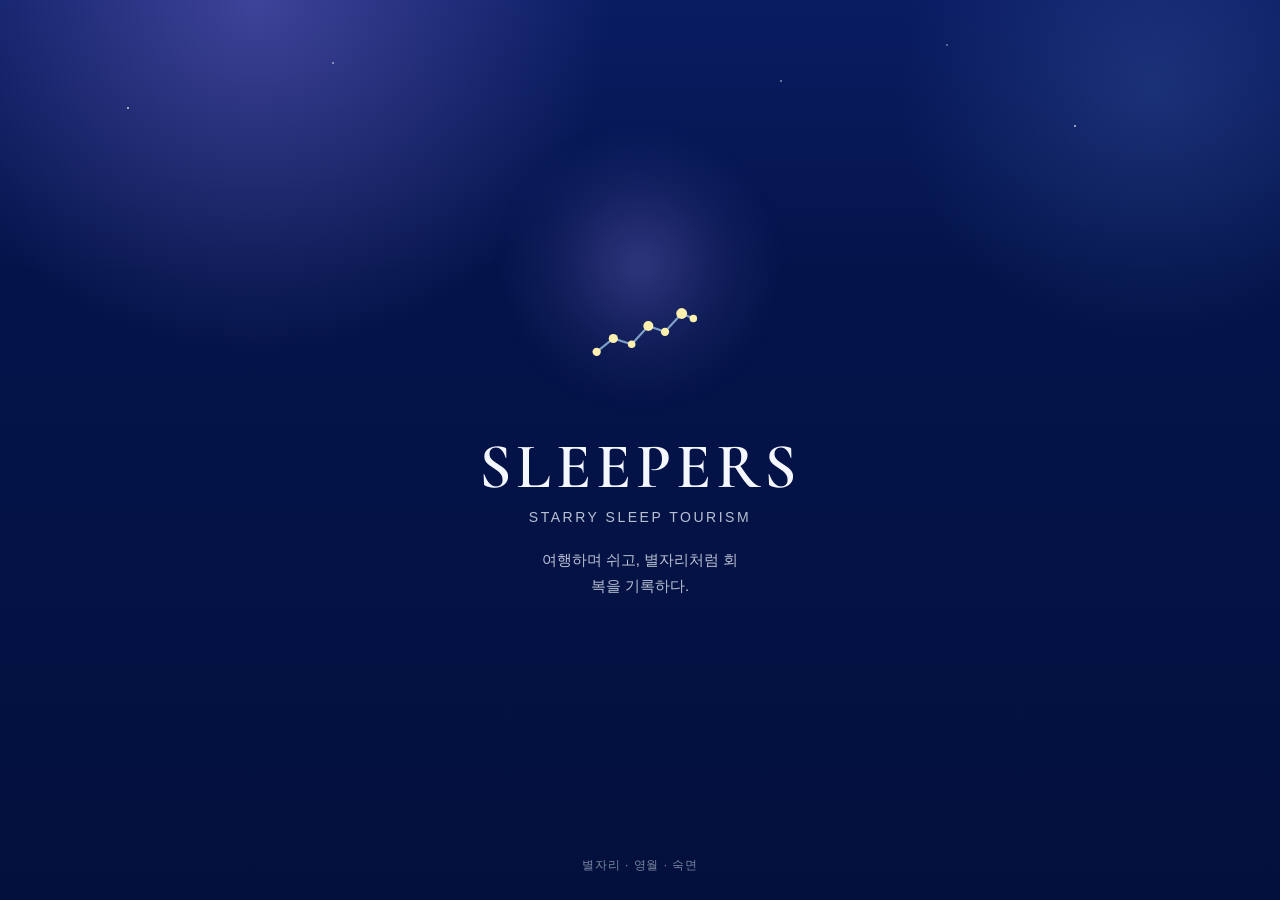
==== index.html @ b72959c4 "Add files via upload" ====
<!DOCTYPE html>
<html lang="ko">
<head>
  <meta charset="UTF-8" />
  <meta name="viewport" content="width=device-width, initial-scale=1, viewport-fit=cover" />
  <title>SLEEPERS - Mobile Prototype</title>
  <link rel="preconnect" href="https://fonts.googleapis.com">
  <link rel="preconnect" href="https://fonts.gstatic.com" crossorigin>
  <link href="https://fonts.googleapis.com/css2?family=Cormorant+Garamond:wght@500;600;700&family=Pretendard:wght@400;500;600;700;800&display=swap" rel="stylesheet">
  <link rel="stylesheet" href="style.css">
</head>
<body>
  <div class="app-shell">
    <section class="screen active" id="splash-screen">
      <div class="center-screen">
        <div class="soft-orb"></div>
        <div class="logo-lockup">
          <div class="constellation-wrap" aria-hidden="true">
            <svg viewBox="0 0 180 180" width="150" height="150" fill="none">
              <path d="M38 109 L58 93 L80 100 L100 78 L120 85 L140 63 L154 69" stroke="rgba(182,230,255,0.66)" stroke-width="2.6" stroke-linecap="round"/>
              <circle cx="38" cy="109" r="5" fill="#fff1ad"/>
              <circle cx="58" cy="93" r="5.5" fill="#fff1ad"/>
              <circle cx="80" cy="100" r="4.5" fill="#fff1ad"/>
              <circle cx="100" cy="78" r="6" fill="#fff1ad"/>
              <circle cx="120" cy="85" r="5" fill="#fff1ad"/>
              <circle cx="140" cy="63" r="6.5" fill="#fff1ad"/>
              <circle cx="154" cy="69" r="4.5" fill="#fff1ad"/>
            </svg>
          </div>
          <h1 class="brand-name">SLEEPERS</h1>
          <div class="brand-sub">Starry Sleep Tourism</div>
          <div class="brand-copy">여행하며 쉬고, 별자리처럼 회복을 기록하다.</div>
        </div>
        <div class="splash-footer">별자리 · 영월 · 숙면</div>
      </div>
    </section>

    <section class="screen" id="onboarding-screen">
      <div class="screen-inner">
        <div class="top-row">
          <button class="ghost-btn" id="skip-onboarding">건너뛰기</button>
          <div class="progress-dots" aria-label="온보딩 진행도">
            <span class="active" data-dot="0"></span>
            <span data-dot="1"></span>
            <span data-dot="2"></span>
          </div>
        </div>

        <div class="hero-card">
          <div class="hero-slide art-1 slide-art" data-slide="0">
            <div class="mountain1"></div><div class="mountain2"></div><div class="mountain3"></div><div class="branch"></div><div class="bird"></div>
            <div class="hero-copy">
              <h2>숙면을 위한 여행이 시작됩니다</h2>
              <p>영월의 수면 친화 관광지를 따라 이동하며 몸과 마음의 속도를 천천히 낮춰보세요.</p>
            </div>
          </div>
          <div class="hero-slide art-2 slide-art" data-slide="1" style="display:none;">
            <div class="map-silhouette"></div><div class="line l1"></div><div class="line l2"></div><div class="line l3"></div><div class="line l4"></div><div class="star s1"></div><div class="star s2"></div><div class="star s3"></div><div class="star s4"></div><div class="star s5"></div>
            <div class="hero-copy">
              <h2>방문한 장소가 나만의 별자리가 됩니다</h2>
              <p>수면에 도움이 되는 관광 자원을 방문하면 지도 위에 별이 기록되고, 당신만의 회복 궤적이 완성됩니다.</p>
            </div>
          </div>
          <div class="hero-slide art-3 slide-art" data-slide="2" style="display:none;">
            <div class="hill2"></div><div class="hill1"></div><div class="path"></div><div class="moon"></div>
            <div class="hero-copy">
              <h2>오늘의 회복 동선을 추천해드려요</h2>
              <p>사전 진단을 통해 현재 상태를 확인하고, 낮-저녁-밤에 맞는 영월 숙면 관광 코스를 받아보세요.</p>
            </div>
          </div>
        </div>

        <button class="cta-btn" id="next-onboarding">다음</button>
        <button class="sub-btn" id="to-login">로그인 화면 보기</button>
        <div class="info-note">대표 키워드 · 별자리 · 영월 · 숙면</div>
      </div>
    </section>

    <section class="screen" id="login-screen">
      <div class="screen-inner">
        <div class="top-row">
          <button class="chip-btn" id="back-to-onboarding">이전</button>
          <button class="ghost-btn" id="skip-to-home-top">비로그인으로 입장</button>
        </div>

        <div class="card login-panel">
          <div class="login-logo">
            <div class="mini-mark" aria-hidden="true">
              <svg viewBox="0 0 80 80" width="42" height="42" fill="none">
                <path d="M14 49 L25 41 L37 45 L48 33 L60 37 L69 26 L74 29" stroke="rgba(182,230,255,0.78)" stroke-width="2.4" stroke-linecap="round"/>
                <circle cx="14" cy="49" r="3.5" fill="#fff1ad"/><circle cx="25" cy="41" r="4" fill="#fff1ad"/><circle cx="37" cy="45" r="3.4" fill="#fff1ad"/><circle cx="48" cy="33" r="4.2" fill="#fff1ad"/><circle cx="60" cy="37" r="3.8" fill="#fff1ad"/><circle cx="69" cy="26" r="4.4" fill="#fff1ad"/><circle cx="74" cy="29" r="3.2" fill="#fff1ad"/>
              </svg>
            </div>
            <div>
              <h2 class="mini-brand">SLEEPERS</h2>
              <p class="mini-copy">영월의 고요한 밤을 따라, 수면을 위한 여행을 시작해보세요.</p>
            </div>
          </div>

          <h3 class="login-title">당신의 회복 별자리를 시작할 준비가 되었어요</h3>
          <p class="login-desc">원하는 로그인 방식으로 시작하거나, 지금은 비로그인으로 먼저 둘러볼 수도 있어요.</p>

          <div class="social-stack">
            <button class="social-btn kakao social-trigger" data-provider="카카오">카카오로 시작하기</button>
            <button class="social-btn naver social-trigger" data-provider="네이버">네이버로 시작하기</button>
            <button class="social-btn apple social-trigger" data-provider="Apple ID">Apple ID로 시작하기</button>
          </div>

          <div class="divider">또는</div>
          <button class="guest-btn" id="skip-to-home">로그인 생략하고 다음 페이지로</button>
          <div class="info-note" style="position:relative;z-index:1;">비로그인으로 둘러본 뒤, 나중에 별자리 기록을 저장할 수 있습니다.</div>
        </div>

        <div class="login-footnote">현재는 화면 프로토타입 단계로, 소셜 로그인은 실제 인증 대신 안내 모달로 연결됩니다.</div>
      </div>
    </section>

    <section class="screen" id="home-screen">
      <div class="screen-inner">
        <div class="topbar">
          <div class="brand">
            <div class="brand-mark">
              <svg viewBox="0 0 24 24" fill="none" stroke="currentColor" stroke-width="1.8" aria-hidden="true">
                <path d="M4 16L12 5l8 11"/><path d="M8 16h8"/><path d="M10 19h4"/>
              </svg>
            </div>
            <div class="brand-copy-home">
              <small>Starry Sleep Tourism</small>
              <strong>SLEEPERS</strong>
            </div>
          </div>
          <div class="top-actions">
            <button class="icon-btn" id="open-record-modal" aria-label="회복 기록 안내">✦</button>
            <button class="icon-btn" id="open-profile-modal" aria-label="프로필 안내">☻</button>
          </div>
        </div>

        <section class="page-section active" data-page="home">
          <div class="page-hero">
            <div class="eyebrow">영월 숙면 관광 · 별자리 지도</div>
            <h1>오늘의 회복 여정을 따라 나만의 별자리를 완성해보세요</h1>
            <p>수면에 도움이 되는 영월의 관광 자원을 따라 이동하고, 방문한 장소를 별처럼 모아 개인별 회복 별자리를 만드는 홈 화면 프로토타입입니다.</p>
          </div>

          <div class="section card map-card">
            <div class="map-top">
              <div>
                <h2>오늘의 별자리 지도</h2>
                <p>숙소에 도착하기 전, 몸과 마음의 각성을 천천히 낮춰주는 영월의 회복 자원을 별로 표시했습니다.</p>
              </div>
              <div class="progress-chip"><small>완성도</small><strong>4 / 7</strong></div>
            </div>

            <div class="map-visual">
            <div class="map-scroll-area" id="map-scroll-area">
              <div id="map-wrapper" style="position: relative; display: inline-flex; height: 100%; transform-origin: top left; transition: transform 0.2s ease-out;">
                
                <img src="map.jpg" class="real-map-img" id="real-map-img" alt="영월 지도">
                
                <div id="star-layer" style="position: absolute; top:0; left:0; width:100%; height:100%;">
                  
                  <svg id="constellation-svg" style="position: absolute; top:0; left:0; width:100%; height:100%; z-index:1; pointer-events:none;"></svg>

                  <button class="node-button state-default theme-calm" style="left: 40.5%; top: 66%;" data-node="cheongnyeongpo" data-theme="calm">
                    <span class="glow"></span><span class="dot"></span><span class="label">청령포</span>
                  </button>
                  <button class="node-button state-default theme-calm" style="left: 42.1%; top: 53.2%;" data-node="jangneung" data-theme="calm">
                    <span class="glow"></span><span class="dot"></span><span class="label">장릉</span>
                  </button>
                  <button class="node-button state-default theme-calm" style="left: 64.5%; top: 87.3%;" data-node="saggat" data-theme="calm">
                    <span class="glow"></span><span class="dot"></span><span class="label">김삿갓문학관</span>
                  </button>

                  <button class="node-button state-default theme-active" style="left: 54.5%; top: 42%;" data-node="eorayeon" data-theme="active">
                    <span class="glow"></span><span class="dot"></span><span class="label">동강 어라연</span>
                  </button>
                  <button class="node-button state-default theme-active" style="left: 28.3%; top: 49.6%;" data-node="hanbando" data-theme="active">
                    <span class="glow"></span><span class="dot"></span><span class="label">한반도지형</span>
                  </button>
                  <button class="node-button state-default theme-active" style="left: 16.6%; top: 27.7%;" data-node="yoseonjeong" data-theme="active">
                    <span class="glow"></span><span class="dot"></span><span class="label">요선정</span>
                  </button>

                  <button class="node-button state-default theme-forest" style="left: 64.5%; top: 58.8%;" data-node="manggyeong" data-theme="forest">
                    <span class="glow"></span><span class="dot"></span><span class="label">망경대산 휴양림</span>
                  </button>
                  <button class="node-button state-default theme-forest" style="left: 92.4%; top: 76.2%;" data-node="moss" data-theme="forest">
                    <span class="glow"></span><span class="dot"></span><span class="label">상동 이끼계곡</span>
                  </button>
                  <button class="node-button state-default theme-forest" style="left: 71.9%; top: 83.5%;" data-node="naeri" data-theme="forest">
                    <span class="glow"></span><span class="dot"></span><span class="label">내리계곡</span>
                  </button>

                  <button class="node-button state-default theme-night" style="left: 47.7%; top: 54.7%;" data-node="byeolmaro" data-theme="night">
                    <span class="glow"></span><span class="dot"></span><span class="label">별마로천문대</span>
                  </button>
                  <button class="node-button state-default theme-night" style="left: 39.4%; top: 52.4%;" data-node="seondol" data-theme="night">
                    <span class="glow"></span><span class="dot"></span><span class="label">선돌 (일몰)</span>
                  </button>
                  <button class="node-button state-default theme-night" style="left: 49.6%; top: 59%;" data-node="yeongwolbridge" data-theme="night">
                    <span class="glow"></span><span class="dot"></span><span class="label">영월대교 야경</span>
                  </button>

                  <button class="node-button state-default theme-stay" style="left: 27%; top: 47.9%;" id="dynamic-stay-node" data-node="room_pending" data-theme="stay">
                    <span class="glow"></span><span class="dot"></span><span class="label">전용 치유 숙소</span>
                  </button>
                  
                </div> </div> </div> <div class="map-controls">
              <span id="zoom-level-text" style="color:var(--mint); font-size:11px; text-align:center; font-weight:800; background:rgba(0,0,0,0.6); padding:4px 0; border-radius:12px; margin-bottom:4px; border:1px solid rgba(255,255,255,0.1);">1.0x</span>
              <button id="map-zoom-in" aria-label="지도 확대">＋</button>
              <button id="map-zoom-out" aria-label="지도 축소">－</button>
            </div>
            <div class="map-indicator-container">
              <div class="map-indicator-bar" id="map-indicator-bar"></div>
            </div>
            </div> <div class="legend">
              <span class="pill"><i style="background:#fff3b0"></i> 이미 방문한 회복 자원</span>
              <span class="pill"><i style="background:var(--mint)"></i> 오늘 방문 추천 자원</span>
              <span class="pill">✦ 점을 눌러 장소 상세 보기</span>
            </div>

          <section class="section">
            <div class="section-header">
              <div>
                <h3>오늘의 수면 친화 관광지</h3>
                <p>수면에 도움이 되는 시간대와 감각 자극 수준에 맞춰, 영월의 회복 장소를 추천합니다.</p>
              </div>
              <div class="linkish">전체 보기</div>
            </div>

            <div class="recommend-grid">
              <article class="recommend-card forest">
                <div class="content">
                  <span class="tag best">추천</span>
                  <h4>느린 숲길 산책 코스</h4>
                  <p>낮의 햇빛과 조용한 걸음을 통해 생체리듬을 정돈하고, 과한 각성을 낮추는 자연 체류형 코스입니다.</p>
                </div>
                <div class="footer">
                  <div class="meta">
                    <span>저자극</span>
                    <span>30분</span>
                    <span>환경 민감형</span>
                  </div>
                  <div class="round-play">→</div>
                </div>
              </article>

              <article class="recommend-card stars">
                <div class="content">
                  <span class="tag night">Night</span>
                  <h4>별 보기 전환 루트</h4>
                  <p>해질 무렵부터 별마로천문대 방향으로 이어지는 조용한 동선으로, 밤의 감각 전환을 돕는 코스입니다.</p>
                </div>
                <div class="footer">
                  <div class="meta">
                    <span>야간 추천</span>
                    <span>40분</span>
                    <span>별자리 완성</span>
                  </div>
                  <div class="round-play">→</div>
                </div>
              </article>

              <article class="recommend-card river">
                <div class="content">
                  <span class="tag new">새 루트</span>
                  <h4>강변 감각 리셋 포인트</h4>
                  <p>시야가 트인 강변에서 머무르며 호흡을 정리하고, 숙소 도착 전 몸의 긴장을 풀어주는 정적 체류형 장소입니다.</p>
                </div>
                <div class="footer">
                  <div class="meta">
                    <span>정서 회복형</span>
                    <span>20분</span>
                    <span>숙소 전 추천</span>
                  </div>
                  <div class="round-play">→</div>
                </div>
              </article>
            </div>
          </section>
        </section>

        <section class="page-section" data-page="diagnosis">
          <div class="page-hero" style="text-align:center; align-items:center; display:flex; flex-direction:column;">
            <div class="eyebrow" style="margin:0 auto 14px;">진단 · 사전 설문</div>
            <h1 style="max-width:100%; text-align:center;">오늘의 회복 여행을 설계하기 위한 3가지 진단</h1>
            <p style="text-align:center; margin:12px auto 0;">여행 성향 · 수면 습관 · 환경 민감도를 차례대로 체크하면, 홈에서 맞춤 회복 코스를 보여드립니다.</p>
          </div>

          <section class="section">
            <div style="display:flex; flex-direction:column; gap:14px;" id="survey-card-list">
              <button class="survey-entry-card" data-survey="travel" style="
                display:flex; align-items:center; gap:16px;
                padding:18px 20px;
                border-radius:24px;
                border:1px solid rgba(255,255,255,0.1);
                background:linear-gradient(135deg, rgba(159,141,255,0.18), rgba(255,255,255,0.04));
                cursor:pointer; text-align:left; width:100%;
              ">
                <div style="
                  width:52px; height:52px; flex:0 0 52px;
                  border-radius:18px;
                  background:rgba(159,141,255,0.22);
                  display:grid; place-items:center;
                  font-size:24px;
                ">✦</div>
                <div style="flex:1;">
                  <div style="font-size:11px; color:var(--text-faint); letter-spacing:0.1em; text-transform:uppercase; margin-bottom:4px;">진단 01</div>
                  <div style="font-size:17px; font-weight:800; color:var(--text); margin-bottom:4px;">여행 성향</div>
                  <div style="font-size:12px; color:var(--text-soft); line-height:1.55;">나는 어떤 스타일의 여행자인가요?</div>
                </div>
                <div id="travel-status" style="
                  font-size:11px; font-weight:700;
                  padding:6px 10px; border-radius:999px;
                  background:rgba(255,255,255,0.06);
                  color:var(--text-faint);
                  white-space:nowrap;
                ">미완료</div>
              </button>

              <button class="survey-entry-card" data-survey="sleep" style="
                display:flex; align-items:center; gap:16px;
                padding:18px 20px;
                border-radius:24px;
                border:1px solid rgba(255,255,255,0.1);
                background:linear-gradient(135deg, rgba(133,228,209,0.14), rgba(255,255,255,0.04));
                cursor:pointer; text-align:left; width:100%;
              ">
                <div style="
                  width:52px; height:52px; flex:0 0 52px;
                  border-radius:18px;
                  background:rgba(133,228,209,0.18);
                  display:grid; place-items:center;
                  font-size:24px;
                ">☾</div>
                <div style="flex:1;">
                  <div style="font-size:11px; color:var(--text-faint); letter-spacing:0.1em; text-transform:uppercase; margin-bottom:4px;">진단 02</div>
                  <div style="font-size:17px; font-weight:800; color:var(--text); margin-bottom:4px;">수면 습관</div>
                  <div style="font-size:12px; color:var(--text-soft); line-height:1.55;">요즘 충분히 자고 있나요?</div>
                </div>
                <div id="sleep-status" style="
                  font-size:11px; font-weight:700;
                  padding:6px 10px; border-radius:999px;
                  background:rgba(255,255,255,0.06);
                  color:var(--text-faint);
                  white-space:nowrap;
                ">미완료</div>
              </button>

              <button class="survey-entry-card" data-survey="sensitivity" style="
                display:flex; align-items:center; gap:16px;
                padding:18px 20px;
                border-radius:24px;
                border:1px solid rgba(255,255,255,0.1);
                background:linear-gradient(135deg, rgba(255,201,107,0.14), rgba(255,255,255,0.04));
                cursor:pointer; text-align:left; width:100%;
              ">
                <div style="
                  width:52px; height:52px; flex:0 0 52px;
                  border-radius:18px;
                  background:rgba(255,201,107,0.18);
                  display:grid; place-items:center;
                  font-size:24px;
                ">◎</div>
                <div style="flex:1;">
                  <div style="font-size:11px; color:var(--text-faint); letter-spacing:0.1em; text-transform:uppercase; margin-bottom:4px;">진단 03</div>
                  <div style="font-size:17px; font-weight:800; color:var(--text); margin-bottom:4px;">환경 민감도</div>
                  <div style="font-size:12px; color:var(--text-soft); line-height:1.55;">빛·소리·온도에 얼마나 민감한가요?</div>
                </div>
                <div id="sensitivity-status" style="
                  font-size:11px; font-weight:700;
                  padding:6px 10px; border-radius:999px;
                  background:rgba(255,255,255,0.06);
                  color:var(--text-faint);
                  white-space:nowrap;
                ">미완료</div>
              </button>
            </div>
          </section>
        </section>

        <section class="page-section" data-page="course">
          <div class="page-hero">
            <div class="eyebrow" id="course-eyebrow">코스 · 맞춤 동선</div>
            <h1 id="course-hero-title">낮에서 밤까지 이어지는 회복 동선을 확인하세요</h1>
            <p id="course-hero-desc">진단을 완료하면 나의 수면 성향과 환경 민감도에 맞춘 1박 2일 회복 타임라인이 이곳에 생성됩니다.</p>
          </div>

          <div id="course-empty-state" class="center-screen" style="padding-top: 40px; display: block;">
            <div style="font-size: 32px; color: var(--text-faint); margin-bottom: 12px;">✦</div>
            <p style="color: var(--text-soft); font-size: 14px; line-height:1.6;">아직 분석된 회복 프로파일이 없습니다.<br>진단 탭에서 3가지 설문을 먼저 완료해 주세요.</p>
          </div>

          <div id="course-timeline-state" style="display: none;">
            
            <div class="prescription-card">
              <div class="rx-header">
                <span class="rx-logo">Rx</span>
                <span class="rx-title">Sleep Prescription</span>
              </div>
              <div class="rx-tags">
                <span class="rx-tag" id="rx-match">AI 매칭률 분석 중...</span>
                <span class="rx-tag" id="rx-pressure">권장 수면 압력 분석 중...</span>
                <span class="rx-tag" id="rx-env">환경 제어 솔루션 대기 중</span>
              </div>
            </div>

            <div class="timeline-container">
              <div class="timeline-item">
                <div class="timeline-marker step-1"></div>
                <div class="timeline-content card plain-card">
                  <div class="timeline-time">Day 1 · 14:00 PM</div>
                  <h4 id="course-step1-title">맞춤형 오후 활동</h4>
                  <p id="course-step1-desc">생체 리듬을 깨우는 활동 구간입니다.</p>
                  <div class="meta" style="margin-top: 10px;">
                    <span id="course-step1-tag">활동형</span>
                  </div>
                </div>
              </div>

              <div class="timeline-item">
                <div class="timeline-marker step-2"></div>
                <div class="timeline-content card plain-card">
                  <div class="timeline-time">Day 1 · 18:00 PM</div>
                  <h4>수면 다이닝 & 감각 전환</h4>
                  <p>트립토판/멜라토닌 생성을 돕는 영월 지역 식재료 기반의 저녁 식사 후, 교감신경을 안정시키는 고요한 장소(별마로천문대 등)에서 밤을 준비합니다.</p>
                </div>
              </div>

              <div class="timeline-item">
                <div class="timeline-marker step-3"></div>
                <div class="timeline-content card plain-card">
                  <div class="timeline-time">Day 1 · 21:00 PM</div>
                  <h4 id="course-step3-title">환경 맞춤형 객실 세팅</h4>
                  <p id="course-step3-desc">체크인 시 사전에 분석된 환경 민감도 프로파일이 숙소 시스템에 연동되어 조도, 온도, 백색소음이 자동 제어됩니다.</p>
                </div>
              </div>

              <div class="timeline-item">
                <div class="timeline-marker step-4"></div>
                <div class="timeline-content card plain-card">
                  <div class="timeline-time">Day 2 · 08:00 AM</div>
                  <h4>수면 데이터 축적 (Documentation)</h4>
                  <p>수면 센서 데이터와 아침 자기보고(Evaluation)가 결합되어 어젯밤의 회복 지수가 '별자리'로 영구 저장됩니다.</p>
                </div>
              </div>
            </div>

            <button class="cta-btn" id="start-journey-btn" style="margin-top: 24px; display: flex; align-items: center; justify-content: center; gap: 8px;">
              <span>✦ 이 맞춤 처방으로 별자리 여정 시작하기</span>
            </button>
            <div style="text-align: center; margin-top: 12px; color: var(--text-faint); font-size: 12px;">
              버튼을 누르면 홈 지도의 별자리 기록이 활성화됩니다.
            </div>

          </div>
        </section>

        <section class="page-section" data-page="record">
          <div class="page-hero">
            <div class="eyebrow">기록 · 수면 데이터 & 별자리</div>
            <h1>수집된 데이터로 최적의 수면 환경을 찾아갑니다</h1>
            <p>스마트링 센서 데이터와 낮의 관광 동선이 결합되어, 나에게 가장 잘 맞는 치유 프로파일을 완성합니다.</p>
          </div>

          <div id="record-empty-state" class="center-screen" style="padding-top: 40px; display: block;">
            <div style="font-size: 32px; color: var(--text-faint); margin-bottom: 12px;">☾</div>
            <p style="color: var(--text-soft); font-size: 14px; line-height: 1.6;">아직 기록된 수면 데이터가 없습니다.<br>영월의 숙소를 방문하여 첫 번째 별자리를 완성해 보세요.</p>
          </div>

          <div id="record-data-state" style="display: none;">
            
            <section class="section card plain-card record-card">
              <div style="display: flex; justify-content: space-between; align-items: flex-start;">
                <div>
                  <h4 id="record-constellation-name" style="color: var(--gold); margin-bottom: 4px;">영월의 치유 별자리</h4>
                  <p style="margin: 0; font-size: 13px; color: var(--text-soft);">1회차 방문 수면 분석 리포트</p>
                </div>
                <div class="record-stars" style="margin-top: 0;">
                  <span></span><span></span><span></span><span></span><span></span>
                </div>
              </div>

              <div class="data-dashboard" style="margin-top: 20px; padding: 16px; background: rgba(0,0,0,0.2); border-radius: 16px;">
                <div style="display: flex; align-items: baseline; gap: 8px; margin-bottom: 12px;">
                  <span style="font-size: 12px; color: var(--text-faint);">종합 수면 효율</span>
                  <strong style="font-size: 28px; color: var(--mint);">88%</strong>
                  <span style="font-size: 11px; color: var(--text-soft);">↑ 평소 대비 15% 상승</span>
                </div>
                
                <div class="stat-bar-container">
                  <div class="stat-bar-label">
                    <span style="color: #9f8dff;">얕은 잠 2h</span>
                    <span style="color: var(--mint);">깊은 잠 3h 20m</span>
                    <span style="color: var(--gold);">렘수면 1h 40m</span>
                  </div>
                  <div class="stat-bar" style="height: 8px; border-radius: 4px; display: flex; overflow: hidden; margin-top: 6px;">
                    <div style="width: 25%; background: #9f8dff;"></div>
                    <div style="width: 50%; background: var(--mint);"></div>
                    <div style="width: 25%; background: var(--gold);"></div>
                  </div>
                </div>
              </div>

              <div class="record-list" style="margin-top: 16px;">
                <div class="record-item" style="background: rgba(133,228,209,0.1); border-color: rgba(133,228,209,0.2);">
                  <div>
                    <strong style="color: var(--mint);">최적의 수면 연계 발견!</strong>
                    <span style="margin-top: 6px;">낮 시간의 <b id="record-day-activity" style="color:#fff; padding:2px 6px; border-radius:4px; background:rgba(255,255,255,0.1);">활동</b>과 숙소의 <b id="record-night-env" style="color:#fff; padding:2px 6px; border-radius:4px; background:rgba(255,255,255,0.1);">환경 제어</b>가 결합되었을 때 깊은 수면 비율이 가장 높았습니다.</span>
                  </div>
                </div>
              </div>

              <div style="margin-top: 20px; padding-top: 16px; border-top: 1px dashed rgba(255,255,255,0.1); text-align: center;">
                <p style="font-size: 12px; color: var(--text-soft); line-height: 1.5; margin-bottom: 12px;">
                  치유는 한 번으로 끝나지 않습니다.<br>다음 방문 시 다른 코스와 환경을 테스트하여<br>나에게 가장 완벽한 수면 프로파일을 완성해 보세요.
                </p>
                <button class="ghost-btn" style="width: 100%; font-size: 13px;">다음 회차 치유 코스 예약하기</button>
              </div>

            </section>
          </div>
        </section>

        <section class="page-section" data-page="mypage">
          <div class="page-hero">
            <div class="eyebrow">마이 · 계정과 설정</div>
            <h1>프로필과 수면 여행 취향을 관리하세요</h1>
            <p>비로그인 상태에서는 일부 정보만 둘러볼 수 있고, 나중에 로그인하면 기록 저장 기능을 이어갈 수 있습니다.</p>
          </div>

          <section class="section info-grid">
            <div class="card plain-card">
              <h4>현재 상태</h4>
              <p>비로그인 체험 모드로 진입해 있어요. 소셜 로그인을 연결하면 별자리 기록과 개인 추천을 저장할 수 있습니다.</p>
            </div>
            <div class="card plain-card">
              <h4>선호 설정</h4>
              <p>저자극 동선, 자연 체류, 별 보기, 숙소 전 감각 전환 루틴을 우선 추천하는 방향으로 설정되어 있습니다.</p>
            </div>
          </section>
        </section>
      </div>
    </section>
  </div>

  <nav class="bottom-nav" aria-label="하단 탭 내비게이션" id="bottom-nav">
    <div class="bottom-nav-inner">
      <div class="nav-grid">
        <button class="tab-button" data-tab="diagnosis" aria-label="진단"><span class="ico">◎</span><span>진단</span></button>
        <button class="tab-button" data-tab="course" aria-label="코스"><span class="ico">✦</span><span>코스</span></button>
        <button class="tab-button active" data-tab="home" aria-label="홈"><span class="ico">⌂</span><span>홈</span></button>
        <button class="tab-button" data-tab="record" aria-label="기록"><span class="ico">☾</span><span>기록</span></button>
        <button class="tab-button" data-tab="mypage" aria-label="마이"><span class="ico">☻</span><span>마이</span></button>
      </div>
      <div class="home-indicator"></div>
    </div>
  </nav>

  <div class="modal" id="sheet-modal" aria-hidden="true">
    <div class="modal-scrim" id="modal-scrim"></div>
    <div class="sheet" role="dialog" aria-modal="true" aria-labelledby="sheet-title">
      <div class="sheet-handle"></div>
      <div class="sheet-header">
        <div class="sheet-title">
          <h3 id="sheet-title">상세 정보</h3>
          <p id="sheet-subtitle">선택한 항목의 설명이 여기에 표시됩니다.</p>
        </div>
        <button class="close-btn" id="close-modal" aria-label="닫기">✕</button>
      </div>
      <div class="sheet-grid" id="sheet-grid"></div>
      <div class="sheet-actions">
        <button class="cta-btn" id="sheet-primary">확인</button>
        <button class="sub-btn" id="sheet-secondary">닫기</button>
      </div>
    </div>
  </div>

  <div class="survey-modal" id="survey-modal">
    <div class="survey-modal-inner">
      <div class="survey-modal-header">
        <button class="survey-modal-close" id="survey-modal-close">✕</button>
        <span class="survey-modal-label" id="survey-modal-label">여행 성향</span>
      </div>
      <div class="survey-modal-progress">
        <div class="survey-modal-progress-text" id="survey-modal-progress-text">1 / 5</div>
        <div class="survey-modal-progress-bar-wrap">
          <div class="survey-modal-progress-bar" id="survey-modal-progress-bar" style="width:20%;"></div>
        </div>
      </div>
      <div class="survey-modal-question" id="survey-modal-question"></div>
      <div class="survey-modal-footer">
        <button class="cta-btn" id="survey-modal-next">다음</button>
      </div>
    </div>
  </div>

  <div class="survey-modal" id="survey-result-modal">
    <div class="survey-modal-inner">
      <div class="survey-modal-header">
        <button class="survey-modal-close" id="survey-result-close">✕</button>
        <span class="survey-modal-label">진단 완료</span>
      </div>
      <div style="flex:1; overflow-y:auto;">
        <div style="text-align:center; padding:24px 0 20px;">
          <div style="font-size:48px; margin-bottom:12px;">✦</div>
          <small style="color:var(--text-faint); font-size:11px; letter-spacing:0.12em; text-transform:uppercase;">오늘의 회복 프로파일</small>
          <h3 id="result-modal-title" style="margin:10px 0 0; font-size:22px; font-weight:800; letter-spacing:-0.02em; line-height:1.4;"></h3>
        </div>
        <div id="result-modal-desc" style="margin:0; border-top:1px solid rgba(255,255,255,0.08); padding-top:18px; display:flex; flex-direction:column; gap:14px;"></div>
      </div>
      <div class="survey-modal-footer">
        <button class="cta-btn" id="result-go-course">코스 탭에서 맞춤 코스 확인하기</button>
        <button class="sub-btn" id="result-close-btn" style="margin-top:10px;">닫기</button>
      </div>
    </div>
  </div>
<div class="survey-modal" id="reward-modal">
    <div class="survey-modal-inner" style="justify-content: center; align-items: center; text-align: center;">
      <div class="reward-glow-effect"></div>
      
      <div class="reward-content">
        <div class="reward-icon">✦</div>
        <h2 style="font-size: 28px; font-weight: 800; margin-bottom: 8px; letter-spacing: -0.02em;">별자리가 완성되었습니다!</h2>
        <p style="color: var(--text-soft); font-size: 15px; line-height: 1.6; margin-bottom: 24px;">
          영월의 밤을 따라 5개의 회복 별을 모두 모으셨네요.<br>당신만을 위한 숙면 선물이 도착했습니다.
        </p>

        <div class="reward-coupon">
          <div class="coupon-left">
            <small>GIFT</small>
            <strong>SLEEP KIT</strong>
          </div>
          <div class="coupon-right">
            <div class="coupon-title">영월 수면 리추얼 키트</div>
            <div class="coupon-desc">지역 약초 베개 & 멜라토닌 티 세트</div>
            <div class="coupon-code">CODE: STAR-Y0524</div>
          </div>
        </div>

        <button class="cta-btn" id="reward-confirm-btn" style="margin-top: 30px;">기록 탭에서 내 별자리 확인하기</button>
        <button class="sub-btn" id="reward-close-btn">나중에 받기</button>
      </div>
    </div>
  </div>
  <script src="script.js"></script>
</body>
</html>
---- style.css ----
:root {
  --bg: #04144b;
  --bg-deep: #03103d;
  --bg-mid: #0a1c62;
  --surface: rgba(255,255,255,0.06);
  --surface-2: rgba(255,255,255,0.1);
  --surface-3: rgba(159,141,255,0.16);
  --text: #f5f7ff;
  --text-soft: rgba(245,247,255,0.76);
  --text-faint: rgba(245,247,255,0.5);
  --line: rgba(255,255,255,0.1);
  --primary: #9f8dff;
  --primary-2: #b7a7ff;
  --mint: #85e4d1;
  --gold: #ffc96b;
  --pink: #ff5ea8;
  --naver: #03c75a;
  --kakao: #fee500;
  --shadow: 0 18px 40px rgba(0,0,0,0.24);
  --radius-2xl: 32px;
  --radius-xl: 28px;
  --radius-lg: 24px;
  --radius-md: 20px;
  --radius-sm: 16px;
  --content-max: 460px;
}

* { box-sizing: border-box; }

html, body {
  margin: 0;
  padding: 0;
  height: 100%;
}

body {
  min-height: 100vh;
  font-family: 'Pretendard', -apple-system, BlinkMacSystemFont, 'Segoe UI', sans-serif;
  color: var(--text);
  background:
    radial-gradient(circle at 20% 0%, rgba(159,141,255,0.35), transparent 26%),
    radial-gradient(circle at 90% 10%, rgba(113,158,255,0.18), transparent 18%),
    linear-gradient(180deg, #0a1c62 0%, #04144b 30%, #03103d 100%);
  overflow: hidden;
}

body::before {
  content: "";
  position: fixed;
  inset: 0;
  pointer-events: none;
  background-image:
    radial-gradient(circle at 10% 12%, rgba(255,255,255,0.72) 0 1px, transparent 1px),
    radial-gradient(circle at 26% 7%, rgba(255,255,255,0.55) 0 1px, transparent 1px),
    radial-gradient(circle at 61% 9%, rgba(255,255,255,0.5) 0 1px, transparent 1px),
    radial-gradient(circle at 84% 14%, rgba(255,255,255,0.7) 0 1px, transparent 1px),
    radial-gradient(circle at 74% 5%, rgba(255,255,255,0.4) 0 1px, transparent 1px);
  opacity: 0.8;
  z-index: 0;
}

button { font: inherit; }

.app-shell {
  position: relative;
  width: min(100%, var(--content-max));
  margin: 0 auto;
  height: 100vh;
  padding-top: calc(16px + env(safe-area-inset-top));
  padding-right: max(16px, env(safe-area-inset-right));
  padding-left: max(16px, env(safe-area-inset-left));
  padding-bottom: calc(80px + env(safe-area-inset-bottom));
  z-index: 1;
  overflow: hidden;
}

.screen {
  position: absolute;
  inset: 0;
  opacity: 0;
  pointer-events: none;
  transform: translateY(10px);
  transition: opacity 260ms ease, transform 260ms ease;
  display: flex;
  flex-direction: column;
}

.screen.active {
  opacity: 1;
  pointer-events: auto;
  transform: translateY(0);
}

.screen-inner {
  flex: 1 1 auto;
  min-height: 0;
  overflow-y: auto;
  -webkit-overflow-scrolling: touch;
  padding-bottom: calc(140px + env(safe-area-inset-bottom));
}

.center-screen {
  height: 100%;
  display: flex;
  align-items: center;
  justify-content: center;
  text-align: center;
  padding-bottom: calc(40px + env(safe-area-inset-bottom));
}

.soft-orb {
  position: absolute;
  width: min(68vw, 280px);
  aspect-ratio: 1;
  border-radius: 50%;
  filter: blur(8px);
  background: radial-gradient(circle, rgba(159,141,255,0.28) 0%, rgba(159,141,255,0.08) 42%, transparent 72%);
  top: 14%;
  left: 50%;
  transform: translateX(-50%);
}

.logo-lockup { position: relative; z-index: 1; }

.brand-name {
  font-family: 'Cormorant Garamond', serif;
  font-size: clamp(44px, 11vw, 64px);
  line-height: 1;
  letter-spacing: 0.08em;
  font-weight: 600;
  margin: 0;
}

.brand-sub {
  margin-top: 10px;
  color: var(--text-soft);
  font-size: 14px;
  letter-spacing: 0.18em;
  text-transform: uppercase;
}

.brand-copy {
  margin: 22px auto 0;
  max-width: 24ch;
  color: var(--text-soft);
  font-size: 15px;
  line-height: 1.75;
}

.splash-footer {
  position: absolute;
  left: 0; right: 0;
  bottom: calc(26px + env(safe-area-inset-bottom));
  text-align: center;
  color: var(--text-faint);
  font-size: 12px;
  letter-spacing: 0.08em;
}

.constellation-wrap {
  width: 150px; height: 150px;
  margin: 0 auto 24px;
  display: grid;
  place-items: center;
}

.top-row {
  display: flex;
  justify-content: space-between;
  align-items: center;
  gap: 12px;
  margin-bottom: 18px;
  padding-top: 6px;
}

.chip-btn, .ghost-btn {
  border: 1px solid rgba(255,255,255,0.08);
  background: rgba(255,255,255,0.05);
  color: var(--text-soft);
  border-radius: 999px;
  padding: 10px 14px;
  cursor: pointer;
  min-height: 44px;
}

.progress-dots { display: flex; gap: 8px; align-items: center; }

.progress-dots span {
  width: 8px; height: 8px;
  border-radius: 999px;
  background: rgba(255,255,255,0.2);
  transition: all 220ms ease;
}

.progress-dots span.active {
  width: 26px;
  background: var(--primary);
}

.hero-card, .card {
  border-radius: var(--radius-xl);
  border: 1px solid rgba(255,255,255,0.08);
  background: rgba(255,255,255,0.05);
  box-shadow: var(--shadow);
  backdrop-filter: blur(16px);
}

.hero-card {
  position: relative;
  overflow: hidden;
  min-height: clamp(320px, 52vh, 400px);
  margin-bottom: 18px;
}

.hero-card::after {
  content: "";
  position: absolute;
  inset: auto 0 0 0;
  height: 48%;
  background: linear-gradient(180deg, rgba(0,0,0,0) 0%, rgba(3,16,61,0.34) 18%, rgba(3,16,61,0.9) 100%);
}

.hero-slide { position: absolute; inset: 0; }

.hero-copy {
  position: absolute;
  left: 18px; right: 18px; bottom: 18px;
  z-index: 1;
}

.hero-copy h2 {
  margin: 0 0 10px;
  font-size: clamp(26px, 7vw, 32px);
  line-height: 1.22;
  letter-spacing: -0.04em;
  font-weight: 800;
  max-width: 11ch;
}

.hero-copy p {
  margin: 0;
  color: rgba(255,255,255,0.88);
  font-size: 14px;
  line-height: 1.7;
  max-width: 27ch;
}

.art-1 {
  background:
    radial-gradient(circle at 62% 26%, rgba(255,236,188,0.96) 0 26px, rgba(255,236,188,0.22) 28px, transparent 50px),
    linear-gradient(180deg, #bfd8d6 0%, #d9cfb5 42%, #ebc37f 60%, #3a5c86 100%);
}

.art-1 .mountain1, .art-1 .mountain2, .art-1 .mountain3,
.art-1 .branch, .art-1 .bird { position: absolute; }

.art-1 .mountain1 {
  inset: auto -10% 0 -10%;
  height: 38%;
  background: #0f2747;
  clip-path: polygon(0 100%, 16% 54%, 26% 67%, 36% 43%, 48% 67%, 60% 40%, 71% 63%, 84% 47%, 100% 72%, 100% 100%);
}

.art-1 .mountain2 {
  inset: auto -8% 11% -8%;
  height: 24%;
  background: #476b8f;
  opacity: 0.68;
  clip-path: polygon(0 100%, 18% 52%, 35% 74%, 55% 42%, 71% 66%, 100% 34%, 100% 100%);
}

.art-1 .mountain3 {
  inset: auto -10% 18% -10%;
  height: 18%;
  background: #7191ad;
  opacity: 0.58;
  clip-path: polygon(0 100%, 14% 56%, 29% 76%, 45% 42%, 61% 72%, 76% 50%, 100% 78%, 100% 100%);
}

.art-1 .branch {
  left: -2%; top: 14%;
  width: 46%; height: 22%;
  border-top: 5px solid rgba(91,56,23,0.85);
  transform: rotate(16deg);
}

.art-1 .branch::before, .art-1 .branch::after {
  content: "";
  position: absolute;
  border-top: 4px solid rgba(91,56,23,0.85);
  width: 34%;
}

.art-1 .branch::before { top: 20px; left: 20%; transform: rotate(23deg); }
.art-1 .branch::after { top: 42px; left: 44%; transform: rotate(-12deg); }

.art-1 .bird {
  right: 16%; top: 31%;
  width: 18px; height: 10px;
  border-top: 2px solid rgba(30,39,66,0.9);
  border-radius: 50%;
  transform: rotate(-8deg);
}

.art-2 {
  background:
    radial-gradient(circle at 50% 25%, rgba(255,255,255,0.18), transparent 20%),
    linear-gradient(180deg, #7c70d7 0%, #9b86f0 38%, #1a2564 100%);
}

.art-2 .map-silhouette, .art-2 .line, .art-2 .star { position: absolute; }

.art-2 .map-silhouette {
  left: 8%; right: 8%; top: 18%; bottom: 12%;
  background: rgba(205,226,255,0.08);
  border: 1px solid rgba(255,255,255,0.12);
  clip-path: polygon(14% 30%, 22% 11%, 40% 7%, 54% 14%, 68% 10%, 84% 19%, 90% 39%, 86% 63%, 72% 80%, 48% 88%, 32% 84%, 17% 87%, 6% 72%, 7% 49%);
}

.art-2 .line {
  height: 2px;
  background: rgba(171,232,255,0.65);
  transform-origin: left center;
  box-shadow: 0 0 14px rgba(171,232,255,0.18);
}

.art-2 .line.l1 { left: 24%; top: 62%; width: 22%; transform: rotate(-14deg); }
.art-2 .line.l2 { left: 44%; top: 57%; width: 18%; transform: rotate(18deg); }
.art-2 .line.l3 { left: 59%; top: 52%; width: 16%; transform: rotate(-28deg); }
.art-2 .line.l4 { left: 42%; top: 57%; width: 7%; transform: rotate(-62deg); }

.art-2 .star {
  width: 12px; height: 12px; border-radius: 50%;
  background: #fff2b8;
  box-shadow:
    0 0 0 8px rgba(255,201,107,0.08),
    0 0 16px rgba(255,201,107,0.32);
}

.art-2 .s1 { left: 21%; top: 60%; }
.art-2 .s2 { left: 43%; top: 55%; }
.art-2 .s3 { left: 60%; top: 60%; }
.art-2 .s4 { left: 74%; top: 47%; }
.art-2 .s5 { left: 49%; top: 40%; }

.art-3 {
  background:
    radial-gradient(circle at 75% 18%, rgba(255,246,196,0.2), transparent 18%),
    linear-gradient(180deg, #d4e2d8 0%, #cfc79f 34%, #7f9f85 62%, #1a2b63 100%);
}

.art-3 .path, .art-3 .hill1, .art-3 .hill2, .art-3 .moon { position: absolute; }

.art-3 .hill1 {
  inset: auto -10% 0 -10%;
  height: 42%;
  background: #305c52;
  clip-path: polygon(0 100%, 0 55%, 14% 62%, 26% 48%, 43% 68%, 56% 44%, 73% 70%, 87% 52%, 100% 66%, 100% 100%);
}

.art-3 .hill2 {
  inset: auto -10% 18% -10%;
  height: 24%;
  background: #679780;
  opacity: 0.9;
  clip-path: polygon(0 100%, 18% 58%, 32% 70%, 48% 42%, 63% 60%, 79% 47%, 100% 72%, 100% 100%);
}

.art-3 .path {
  left: 50%; bottom: 0;
  width: 44%; height: 45%;
  transform: translateX(-50%);
  background: linear-gradient(180deg, rgba(240,226,182,0.15), rgba(246,223,162,0.95));
  clip-path: polygon(36% 0, 61% 0, 80% 100%, 18% 100%);
}

.art-3 .moon {
  top: 12%; right: 12%;
  width: 44px; height: 44px; border-radius: 50%;
  background: radial-gradient(circle, rgba(255,243,189,1) 0%, rgba(255,243,189,0.12) 60%, transparent 75%);
}

.cta-btn, .sub-btn, .social-btn, .tab-button, .icon-btn, .node-button {
  min-height: 44px;
  min-width: 44px;
  cursor: pointer;
}

.cta-btn {
  width: 100%; border: 0; color: #fff;
  border-radius: 18px;
  padding: 16px 18px;
  font-weight: 800;
  font-size: 15px;
  background: linear-gradient(135deg, var(--primary) 0%, var(--primary-2) 100%);
  box-shadow: 0 16px 26px rgba(159,141,255,0.24);
}

.sub-btn {
  width: 100%;
  margin-top: 10px;
  border-radius: 18px;
  padding: 15px 18px;
  background: rgba(255,255,255,0.06);
  color: var(--text-soft);
  border: 1px solid rgba(255,255,255,0.08);
  font-weight: 600;
  font-size: 14px;
}

.info-note {
  text-align: center;
  margin-top: 14px;
  color: var(--text-faint);
  font-size: 12px;
}

.login-panel {
  padding: 22px 18px 18px;
  position: relative;
  overflow: hidden;
}

.login-panel::before {
  content: "";
  position: absolute;
  inset: 0 0 auto 0;
  height: 160px;
  background:
    radial-gradient(circle at 80% 20%, rgba(159,141,255,0.22), transparent 28%),
    radial-gradient(circle at 18% 18%, rgba(255,255,255,0.08), transparent 18%);
  pointer-events: none;
}

.login-logo {
  display: flex;
  align-items: center;
  gap: 14px;
  position: relative;
  z-index: 1;
  margin-bottom: 18px;
}

.mini-mark {
  width: 58px; height: 58px; border-radius: 18px;
  display: grid; place-items: center;
  background: rgba(159,141,255,0.12);
  border: 1px solid rgba(255,255,255,0.08);
  flex: 0 0 auto;
}

.mini-brand {
  font-family: 'Cormorant Garamond', serif;
  font-size: 34px;
  line-height: 1;
  letter-spacing: 0.08em;
  font-weight: 600;
  margin: 0;
}

.mini-copy {
  margin: 4px 0 0;
  color: var(--text-soft);
  font-size: 13px;
  line-height: 1.55;
}

.login-title {
  margin: 18px 0 8px;
  font-size: clamp(26px, 7vw, 30px);
  line-height: 1.3;
  letter-spacing: -0.04em;
  font-weight: 800;
  position: relative;
  z-index: 1;
}

.login-desc {
  margin: 0 0 22px;
  color: var(--text-soft);
  font-size: 14px;
  line-height: 1.7;
  position: relative;
  z-index: 1;
  max-width: 26ch;
}

.social-stack {
  display: grid;
  gap: 10px;
  position: relative;
  z-index: 1;
}

.social-btn {
  width: 100%;
  border: 0;
  padding: 15px 16px;
  border-radius: 18px;
  display: flex;
  align-items: center;
  justify-content: center;
  gap: 10px;
  font-weight: 800;
  font-size: 15px;
}

.social-btn.kakao { background: var(--kakao); color: #191600; }
.social-btn.naver { background: var(--naver); color: #fff; }
.social-btn.apple { background: rgba(255,255,255,0.92); color: #111; }

.divider {
  display: flex;
  align-items: center;
  gap: 10px;
  color: var(--text-faint);
  font-size: 12px;
  margin: 18px 0 14px;
  position: relative;
  z-index: 1;
}

.divider::before, .divider::after {
  content: "";
  flex: 1;
  height: 1px;
  background: rgba(255,255,255,0.08);
}

.guest-btn {
  width: 100%;
  border-radius: 18px;
  padding: 15px 16px;
  border: 1px solid rgba(255,255,255,0.08);
  background: rgba(255,255,255,0.05);
  color: var(--text);
  font-size: 14px;
  font-weight: 700;
  position: relative;
  z-index: 1;
}

.login-footnote {
  margin: 8px 0 0;
  color: var(--text-faint);
  font-size: 11px;
  line-height: 1.6;
  text-align: center;
}

.page-section { display: none; }
.page-section.active { display: block; }

.topbar {
  position: sticky;
  top: 0;
  z-index: 10;
  display: flex;
  justify-content: space-between;
  align-items: center;
  padding: 8px 0 14px;
  margin-bottom: 10px;
  backdrop-filter: blur(14px);
  background: linear-gradient(180deg, rgba(4,20,75,0.96) 0%, rgba(4,20,75,0.78) 72%, rgba(4,20,75,0) 100%);
}

.brand {
  display: flex;
  align-items: center;
  gap: 10px;
}

.brand-mark {
  width: 38px; height: 38px;
  border-radius: 12px;
  background: linear-gradient(135deg, rgba(159,141,255,0.35), rgba(255,255,255,0.08));
  border: 1px solid rgba(255,255,255,0.08);
  display: grid; place-items: center;
}

.brand-copy-home small {
  display: block;
  color: var(--text-faint);
  font-size: 11px;
  letter-spacing: 0.14em;
  text-transform: uppercase;
  margin-bottom: 3px;
}

.brand-copy-home strong {
  display: block;
  font-family: 'Cormorant Garamond', serif;
  font-size: 24px;
  line-height: 1;
  letter-spacing: 0.08em;
  font-weight: 600;
}

.top-actions { display: flex; gap: 8px; }

.icon-btn {
  width: 42px; height: 42px;
  border: 1px solid rgba(255,255,255,0.08);
  border-radius: 999px;
  background: rgba(255,255,255,0.05);
  color: var(--text);
  display: grid; place-items: center;
  font-size: 18px;
}

.eyebrow {
  display: inline-flex;
  align-items: center;
  justify-content: center;
  gap: 8px;
  padding: 8px 12px;
  border-radius: 999px;
  background: rgba(159,141,255,0.12);
  color: #dcd6ff;
  font-size: 12px;
  font-weight: 700;
  letter-spacing: 0.06em;
  margin: 0 auto 16px; /* 가운데 정렬 핵심 */
}

/* 새로 추가하는 감싸개(Wrapper) 중앙 정렬 설정 */
.page-hero {
  display: flex;
  flex-direction: column;
  align-items: center;
  text-align: center;
  padding: 30px 0 24px;
}

.page-hero h1 {
  margin: 0;
  font-size: clamp(28px, 8vw, 34px);
  line-height: 1.3;
  letter-spacing: -0.04em;
  font-weight: 800;
  max-width: 100%; /* 글씨가 좁게 갇히는 현상 해제 */
}

.page-hero p {
  margin: 14px auto 0;
  color: var(--text-soft);
  font-size: 15px;
  line-height: 1.7;
  max-width: 32ch; /* 설명글이 너무 길게 늘어지지 않게 너비 제한 */
}

.section { margin-top: 18px; }

.section-header {
  display: flex;
  align-items: flex-end;
  justify-content: space-between;
  gap: 12px;
  margin-bottom: 12px;
}

.section-header h3 {
  margin: 0;
  font-size: 24px;
  letter-spacing: -0.03em;
  font-weight: 800;
}

.section-header p {
  margin: 6px 0 0;
  color: var(--text-soft);
  font-size: 13px;
  line-height: 1.55;
  max-width: 26ch;
}

.linkish {
  color: #d9d3ff;
  font-size: 13px;
  font-weight: 600;
}

.map-card {
  padding: 18px;
  background:
    linear-gradient(180deg, rgba(157,139,255,0.18) 0%, rgba(255,255,255,0.03) 100%),
    rgba(255,255,255,0.04);
}

.map-top {
  display: flex;
  align-items: flex-start;
  justify-content: space-between;
  gap: 12px;
  margin-bottom: 14px;
}

.map-top h2 {
  margin: 0;
  font-size: 22px;
  font-weight: 800;
  letter-spacing: -0.03em;
  line-height: 1.35;
}

.map-top p {
  margin: 6px 0 0;
  color: var(--text-soft);
  font-size: 13px;
  line-height: 1.6;
  max-width: 26ch;
}

.progress-chip {
  min-width: 88px;
  padding: 10px 12px;
  border-radius: 18px;
  background: rgba(255,255,255,0.08);
  border: 1px solid rgba(255,255,255,0.08);
  text-align: right;
}

.progress-chip small {
  display: block;
  color: var(--text-faint);
  font-size: 11px;
  margin-bottom: 4px;
}

.progress-chip strong {
  font-size: 20px;
  font-weight: 800;
}

/* --- 지도 뷰어 전체 틀 --- */
.map-visual {
  position: relative;
  height: clamp(300px, 50vh, 500px); /* 화면의 절반 정도를 지도가 차지하도록 설정 */
  border-radius: 24px;
  overflow: hidden;
  border: 1px solid rgba(255,255,255,0.08);
  background: #020a26;
}
/* 🌟 1. 가로 스크롤 유도 그림자 */
.map-visual::after {
  content: '';
  position: absolute;
  top: 0;
  right: 0;
  width: 40px;
  height: 100%;
  background: linear-gradient(to left, rgba(2, 10, 38, 0.8), transparent);
  pointer-events: none; /* 클릭 방해 금지 */
  z-index: 2;
}

/* 🌟 3. 스크롤 인디케이터 (하단 바) */
.map-indicator-container {
  position: absolute;
  bottom: 16px;
  left: 50%;
  transform: translateX(-50%);
  width: 60px;
  height: 4px;
  background: rgba(255, 255, 255, 0.1);
  border-radius: 2px;
  z-index: 10;
  overflow: hidden;
}

.map-indicator-bar {
  width: 30%; /* 지도의 가로 길이에 비례해 움직임 */
  height: 100%;
  background: var(--mint);
  border-radius: 2px;
  transition: transform 0.1s linear;
}
/* --- 드래그 영역: 세로 고정, 가로 스크롤 --- */
.map-scroll-area {
  width: 100%;
  height: 100%;
  overflow-x: auto; /* 가로 스크롤 */
  overflow-y: auto; /* 🌟 확대 시 세로 스크롤 허용으로 변경 */
  -webkit-overflow-scrolling: touch;
  position: relative;
}

/* --- 실제 영월 지도 이미지: 세로 100% 고정 --- */
.real-map-img {
  height: 100%;    /* 세로 높이를 부모 컨테이너에 100% 맞춤 */
  width: auto;      /* 가로 길이는 원본 비율에 맞춰서 길게 늘어남 */
  display: block;
  max-width: none;  /* 가로가 잘리지 않도록 제한 해제 */
  filter: invert(100%) hue-rotate(180deg) brightness(85%) contrast(110%);
  transform-origin: center left; /* 왼쪽 기준으로 확대되게 하여 가로 탐색 용이하게 설정 */
  transition: transform 0.2s ease-out;
}

/* --- 확대/축소 버튼 디자인 --- */
.map-controls {
  position: absolute;
  right: 12px;
  bottom: 12px;
  display: flex;
  flex-direction: column;
  gap: 8px;
  z-index: 10;
}

.map-controls button {
  width: 38px;
  height: 38px;
  border-radius: 50%;
  background: rgba(4, 20, 75, 0.7);
  color: #fff;
  border: 1px solid rgba(255,255,255,0.2);
  font-size: 18px;
  font-weight: 800;
  backdrop-filter: blur(8px);
  cursor: pointer;
  display: grid;
  place-items: center;
  box-shadow: 0 4px 12px rgba(0,0,0,0.3);
}

.map-controls button:active {
  background: var(--primary);
  transform: scale(0.95);
}

.map-title {
  position: absolute;
  top: 16px;
  left: 16px;
  z-index: 2;
  color: var(--text-soft);
  font-size: 12px;
  letter-spacing: 0.08em;
  text-transform: uppercase;
}

.yeongwol-shape {
  position: absolute;
  inset: 42px 18px 22px 18px;
  z-index: 1;
}



/* --- 🌟 [수정] 고대비 고채도 테마 색상 (시인성 극대화) --- */
.theme-calm   { --node-color: #00FBFF; } /* 선명한 사이언 */
.theme-active { --node-color: #FF2E63; } /* 강렬한 핑크/레드 */
.theme-forest { --node-color: #00FF85; } /* 네온 그린 */
.theme-night  { --node-color: #BF95FF; } /* 밝은 바이올렛 */
.theme-stay   { --node-color: #FFD700; } /* 황금빛 옐로우 */

/* --- 🌟 [수정] 글씨 시인성 보강 --- */
.node-button .label {
  position: absolute;
  top: 50%;
  margin-top: 5px; 
  left: 50%;
  transform: translateX(-50%) scale(0.6); /* 크기 살짝 키움 */
  transform-origin: top center;
  font-size: 10px;
  font-weight: 800; /* 더 두껍게 */
  color: #FFFFFF; /* 완전한 흰색 */
  white-space: nowrap;
  pointer-events: none;
  text-shadow: 0 0 4px rgba(0,0,0,1), 0 0 2px rgba(0,0,0,1); /* 그림자 강화 */
}

.node-button.state-default {
  opacity: 0.8; /* 기본 투명도 상향 */
  filter: saturate(1.2) brightness(1.1);
}

/* --- 별 버튼 전체 영역 (중심축 미세 조정으로 쏠림 현상 방지) --- */
.node-button {
  position: absolute;
  /* 🌟 왼쪽 쏠림 교정: -50% 대신 -46%를 사용하여 전체적으로 약간 오른쪽으로 이동 */
  transform: translate(-46%, -50%);
  width: 32px; height: 32px;
  border: 0; background: transparent; padding: 0;
  z-index: 4;
  transition: all 0.5s ease;
  display: flex; /* 별을 정중앙에 배치하기 위해 플렉스 사용 */
  align-items: center;
  justify-content: center;
}

/* --- 🌟 진짜 별 모양 (더 작게 8px로 조정) --- */
.node-button .dot {
  display: block;
  width: 8px; height: 8px; /* 10px에서 8px로 더 축소 */
  background: var(--node-color);
  clip-path: polygon(50% 0%, 61% 35%, 98% 35%, 68% 57%, 79% 91%, 50% 70%, 21% 91%, 32% 57%, 2% 35%, 39% 35%);
  transition: all 0.3s ease;
}

/* --- 🌟 관광지 글씨(라벨): 강제 압축 축소 및 빛 번짐 최소화 --- */
.node-button .label {
  position: absolute;
  top: 50%;
  margin-top: 4px; 
  left: 50%;
  /* 🌟 브라우저 한계를 무시하고 크기를 강제로 딱 절반(0.5배)으로 압축! */
  transform: translateX(-50%) scale(0.5);
  transform-origin: top center; /* 위쪽을 기준으로 작아지게 설정 */
  font-size: 10px; /* 기본 크기 */
  font-weight: 500; 
  color: rgba(255, 255, 255, 0.4); /* 흰색 빛도 확 줄여서 연하게 */
  white-space: nowrap;
  pointer-events: none;
  text-shadow: 0 1px 1px rgba(0,0,0,0.6); /* 글씨 그림자도 최소화 */
}

/* --- 🌟 [1단계] 진단 전: 눈에 띄도록 진하고 선명한 상태로 변경 --- */
.node-button.state-default {
  opacity: 0.70; /* 기존에 반투명하던 것을 거의 불투명(0.95)하게 올려서 꽉 찬 색으로 만듭니다 */
  filter: saturate(1.2) brightness(1.2); /* 채도와 밝기를 강제로 더 끌어올려 배경과 대비시킵니다 */
}
.node-button.state-default .label {
  display: none; /* 글씨는 여전히 진단 후에 나오도록 숨김 유지 */
}
/* --- [2단계] 진단 후 추천: 네온 1/3로 축소 --- */
.node-button.state-recommended {
  opacity: 0.9;
  /* drop-shadow를 2px -> 1px로 줄이고 밝기도 낮춤 */
  filter: saturate(1) brightness(1.05) drop-shadow(0 0 1px var(--node-color));
}
.node-button.state-recommended .label {
  display: block;
}

/* --- [3단계] 방문 완료: 선명하지만 눈 안 부시게 --- */
.node-button.state-visited {
  opacity: 1;
  /* drop-shadow를 5px -> 2px로 대폭 축소 (1/3 수준) */
  filter: saturate(1.2) brightness(1.1) drop-shadow(0 0 2px var(--node-color));
  z-index: 5;
}

.node-button.state-visited .dot {
  transform: scale(1.15);
  background: var(--node-color);
  animation: starBlink 2s infinite ease-in-out;
}

/* 🌟 별 테두리 깜빡임도 1/3 수준으로 은은하게 축소 */
@keyframes starBlink {
  0%, 100% { 
    filter: drop-shadow(0 0 0px var(--node-color)); 
    opacity: 1; 
  }
  50% { 
    /* 기존 6px에서 2px로 껌뻑임 범위 대폭 축소 */
    filter: drop-shadow(0 0 2px var(--node-color)); 
    opacity: 0.85; 
  }
}

.node-button.state-visited .label {
  display: block;
  color: rgba(255, 255, 255, 0.7); /* 방문 시 글씨 색상도 톤 다운 */
  font-weight: 600;
  /* 방문한 곳의 글씨는 아주아주 미세하게만 큼 (0.55배) */
  transform: translateX(-50%) scale(0.55);
}
.active-line {
  stroke-dasharray: 1000;
  stroke-dashoffset: 1000;
  animation: drawConstellation 2s forwards ease-out; /* 선이 스르륵 그려지는 애니메이션 */
}

@keyframes drawConstellation {
  to { stroke-dashoffset: 0; }
}
/* --- 별자리 연결선 (최초 숨김) --- */
.route-line {
  stroke: rgba(168,223,255,0.6);
  stroke-width: 2.5;
  stroke-dasharray: 6 8;
  stroke-linecap: round;
  opacity: 0; /* 🌟 초기에는 투명 */
  transition: opacity 0.8s ease;
}

.route-line.active {
  opacity: 1; /* 방문 시 나타남 */
}
/* --- 새로 추가할 별자리 애니메이션 효과 --- */
.node-button.current .dot {
  background: #fff;
  box-shadow: 0 0 10px #fff, 0 0 20px var(--primary);
}
.node-button.current .label {
  color: #fff;
  font-weight: 800;
  text-shadow: 0 0 8px var(--primary);
}

.pulse-ring {
  position: absolute;
  inset: -6px;
  border-radius: 50%;
  border: 2px solid var(--primary);
  animation: starPulse 2s infinite ease-out;
}

@keyframes starPulse {
  0% { transform: scale(0.8); opacity: 1; }
  100% { transform: scale(2.8); opacity: 0; }
}

/* -------------------------------------- */

.legend {
  margin-top: 14px;
  display: flex;
  gap: 8px;
  flex-wrap: wrap;
}

.pill {
  display: inline-flex;
  align-items: center;
  gap: 8px;
  padding: 9px 12px;
  border-radius: 999px;
  background: rgba(255,255,255,0.06);
  font-size: 12px;
  color: var(--text-soft);
  border: 1px solid rgba(255,255,255,0.08);
}

.pill i {
  display: inline-block;
  width: 8px; height: 8px;
  border-radius: 999px;
}

.recommend-grid, .info-grid, .record-list, .quick-grid {
  display: grid;
  gap: 12px;
}

.quick-grid {
  grid-template-columns: repeat(2, minmax(0, 1fr));
}

.recommend-card {
  position: relative;
  min-height: 168px;
  padding: 16px;
  overflow: hidden;
  border-radius: 26px;
  border: 1px solid rgba(255,255,255,0.08);
  box-shadow: var(--shadow);
  display: flex;
  flex-direction: column;
  justify-content: space-between;
}

.recommend-card::before {
  content: "";
  position: absolute;
  inset: 0;
  opacity: 0.96;
}

.recommend-card .content,
.recommend-card .footer {
  position: relative;
  z-index: 1;
}

.recommend-card.forest::before {
  background: linear-gradient(180deg, #bfdac6 0%, #9ebc8c 38%, #3b6a4d 100%);
}

.recommend-card.stars::before {
  background: linear-gradient(180deg, #7f72d6 0%, #3f3a8f 34%, #07144d 100%);
}

.recommend-card.river::before {
  background: linear-gradient(180deg, #d8e8de 0%, #b9d8cb 28%, #7db8bf 65%, #3a678b 100%);
}

.tag {
  display: inline-flex;
  width: fit-content;
  padding: 7px 10px;
  border-radius: 12px;
  font-size: 12px;
  font-weight: 800;
  box-shadow: 0 8px 16px rgba(0,0,0,0.18);
}

.tag.new { background: var(--pink); }
.tag.best { background: #2fd7c4; }
.tag.night { background: rgba(255,255,255,0.18); }

.recommend-card h4 {
  margin: 0;
  font-size: 24px;
  line-height: 1.28;
  letter-spacing: -0.04em;
  font-weight: 800;
  max-width: 11ch;
}

.recommend-card p {
  margin: 8px 0 0;
  font-size: 13px;
  line-height: 1.58;
  color: rgba(255,255,255,0.86);
  max-width: 28ch;
}

.footer {
  display: flex;
  align-items: center;
  justify-content: space-between;
  gap: 10px;
  padding-top: 14px;
}

.meta {
  display: flex;
  gap: 8px;
  flex-wrap: wrap;
}

.meta span {
  display: inline-flex;
  align-items: center;
  gap: 6px;
  padding: 8px 10px;
  border-radius: 999px;
  font-size: 12px;
  color: rgba(255,255,255,0.92);
  background: rgba(5,15,54,0.26);
  border: 1px solid rgba(255,255,255,0.08);
}

.round-play {
  width: 46px; height: 46px;
  border-radius: 999px;
  background: rgba(255,255,255,0.18);
  border: 1px solid rgba(255,255,255,0.12);
  display: grid; place-items: center;
  font-size: 18px;
}

.stat-grid {
  display: grid;
  grid-template-columns: repeat(3, minmax(0, 1fr));
  gap: 10px;
}

.stat-card, .quick-card, .list-card, .plain-card {
  padding: 16px;
  border-radius: var(--radius-lg);
  border: 1px solid rgba(255,255,255,0.08);
  background: rgba(255,255,255,0.04);
  backdrop-filter: blur(12px);
}

.stat-card small {
  display: block;
  color: var(--text-faint);
  font-size: 11px;
  margin-bottom: 8px;
  line-height: 1.45;
}

.stat-card strong {
  display: block;
  font-size: 20px;
  font-weight: 800;
  letter-spacing: -0.03em;
}

.quick-card {
  min-height: 116px;
  display: flex;
  flex-direction: column;
  justify-content: space-between;
}

.quick-card .ico {
  width: 42px; height: 42px;
  border-radius: 14px;
  display: grid; place-items: center;
  background: rgba(159,141,255,0.18);
  font-size: 18px;
}

.quick-card h5 {
  margin: 18px 0 4px;
  font-size: 16px;
  font-weight: 800;
  letter-spacing: -0.02em;
  line-height: 1.35;
}

.quick-card p {
  margin: 0;
  font-size: 12px;
  color: var(--text-soft);
  line-height: 1.55;
}

.list-card h4, .plain-card h4 {
  margin: 0;
  font-size: 20px;
  font-weight: 800;
  letter-spacing: -0.03em;
}

.list-card p, .plain-card p {
  margin: 8px 0 0;
  font-size: 13px;
  color: var(--text-soft);
  line-height: 1.62;
}

.trail-list {
  margin-top: 14px;
  display: grid;
  gap: 10px;
}

.trail-step {
  display: grid;
  grid-template-columns: 28px 1fr;
  gap: 10px;
  align-items: start;
}

.trail-step .step-dot {
  width: 18px; height: 18px;
  border-radius: 999px;
  margin-top: 4px;
  background: var(--gold);
  box-shadow: 0 0 0 5px rgba(255,201,107,0.12);
}

.trail-step .step-copy strong {
  display: block;
  font-size: 14px;
  font-weight: 800;
  margin-bottom: 4px;
}

.trail-step .step-copy span {
  display: block;
  color: var(--text-soft);
  font-size: 12px;
  line-height: 1.55;
}

.record-card {
  background: linear-gradient(180deg, rgba(159,141,255,0.18), rgba(255,255,255,0.04));
}

.record-summary {
  display: flex;
  justify-content: space-between;
  gap: 12px;
  margin-top: 16px;
  align-items: center;
}

.record-summary .big {
  font-size: 34px;
  font-weight: 800;
  letter-spacing: -0.04em;
  line-height: 1;
}

.record-summary small {
  display: block;
  color: var(--text-faint);
  font-size: 12px;
  margin-bottom: 6px;
}

.record-stars {
  display: flex;
  gap: 8px;
  flex-wrap: wrap;
  justify-content: flex-end;
}

.record-stars span {
  width: 16px; height: 16px;
  clip-path: polygon(50% 0%, 61% 35%, 98% 35%, 68% 57%, 79% 91%, 50% 70%, 21% 91%, 32% 57%, 2% 35%, 39% 35%);
  background: linear-gradient(180deg, #fff3b2, #ffc96b);
  box-shadow: 0 0 10px rgba(255,201,107,0.3);
}

.record-item {
  display: flex;
  align-items: center;
  justify-content: space-between;
  gap: 12px;
  padding: 14px;
  border-radius: 18px;
  background: rgba(255,255,255,0.06);
  border: 1px solid rgba(255,255,255,0.08);
}

.record-item strong {
  display: block;
  font-size: 14px;
  font-weight: 700;
  margin-bottom: 4px;
}

.record-item span {
  display: block;
  color: var(--text-soft);
  font-size: 12px;
  line-height: 1.45;
}

.record-item b {
  font-size: 12px;
  color: #fff;
  padding: 8px 10px;
  border-radius: 999px;
  background: rgba(255,255,255,0.08);
  font-weight: 700;
  white-space: nowrap;
}

.bottom-nav {
  position: fixed;
  left: 0; right: 0; bottom: 0;
  z-index: 30;
  background: linear-gradient(180deg, rgba(9,20,69,0.24), rgba(45,59,109,0.97));
  backdrop-filter: blur(18px);
  border-top: 1px solid rgba(255,255,255,0.08);
  padding: 10px max(12px, env(safe-area-inset-right)) calc(14px + env(safe-area-inset-bottom)) max(12px, env(safe-area-inset-left));
  display: none;
}

.bottom-nav-inner {
  width: min(100%, var(--content-max));
  margin: 0 auto;
}

.nav-grid {
  display: grid;
  grid-template-columns: repeat(5, 1fr);
  gap: 4px;
}

.tab-button {
  border: 0;
  background: transparent;
  color: #8f97d6;
  display: grid;
  justify-items: center;
  gap: 6px;
  padding: 8px 4px;
  border-radius: 14px;
  font-size: 11px;
  font-weight: 700;
}

.tab-button .ico {
  font-size: 20px;
  line-height: 1;
}

.tab-button.active {
  color: #d8ceff;
  background: rgba(255,255,255,0.06);
}

.home-indicator {
  width: 126px;
  height: 5px;
  border-radius: 999px;
  background: rgba(255,255,255,0.92);
  margin: 10px auto 0;
}

.modal {
  position: fixed;
  inset: 0;
  display: none;
  z-index: 40;
}

.modal.open { display: block; }

.modal-scrim {
  position: absolute; inset: 0;
  background: rgba(2, 8, 28, 0.58);
  backdrop-filter: blur(6px);
}

.sheet {
  position: absolute;
  left: 0; right: 0; bottom: 0;
  width: min(100%, var(--content-max));
  margin: 0 auto;
  border-radius: 28px 28px 0 0;
  border: 1px solid rgba(255,255,255,0.08);
  /* 🌟 3번 기능: 모달 상단을 살짝 반투명하게 하고 블러 처리하여 뒤쪽 지도가 은은하게 보이도록 함 */
  background: linear-gradient(180deg, rgba(24,34,89,0.85), rgba(9,18,58,0.98));
  backdrop-filter: blur(12px);
  box-shadow: 0 -10px 40px rgba(0,0,0,0.35);
  padding: 12px 16px calc(22px + env(safe-area-inset-bottom));
  transform: translateY(100%);
  transition: transform 260ms cubic-bezier(0.2, 0.8, 0.2, 1); /* 더 부드러운 팝업 모션 */
  max-height: 48vh; /* 🌟 3번 기능: 모달이 화면의 절반(48%) 이상 올라오지 못하게 높이 제한 */
  overflow-y: auto;
}

.modal.open .sheet {
  transform: translateY(0);
}

.sheet-handle {
  width: 52px;
  height: 5px;
  border-radius: 999px;
  background: rgba(255,255,255,0.2);
  margin: 0 auto 14px;
}

.sheet-header {
  display: flex;
  align-items: flex-start;
  justify-content: space-between;
  gap: 14px;
  margin-bottom: 14px;
}

.sheet-title h3 {
  margin: 0;
  font-size: 24px;
  font-weight: 800;
  letter-spacing: -0.03em;
}

.sheet-title p {
  margin: 6px 0 0;
  color: var(--text-soft);
  font-size: 13px;
  line-height: 1.58;
}

.close-btn {
  width: 42px; height: 42px;
  border-radius: 999px;
  border: 1px solid rgba(255,255,255,0.08);
  background: rgba(255,255,255,0.06);
  color: #fff;
}

.sheet-grid {
  display: grid;
  gap: 10px;
}

.sheet-card {
  padding: 14px;
  border-radius: 18px;
  background: rgba(255,255,255,0.06);
  border: 1px solid rgba(255,255,255,0.08);
}

.sheet-card strong {
  display: block;
  font-size: 13px;
  margin-bottom: 6px;
}

.sheet-card span {
  display: block;
  color: var(--text-soft);
  font-size: 12px;
  line-height: 1.55;
}

.sheet-actions {
  display: grid;
  gap: 10px;
  margin-top: 16px;
}

@media (max-width: 380px) {
  .stat-grid { grid-template-columns: 1fr; }
  .quick-grid { grid-template-columns: 1fr; }
  .map-top { flex-direction: column; }
  .progress-chip { text-align: left; }
  .sheet { max-height: 82vh; }
}

@media (prefers-reduced-motion: reduce) {
  * {
    transition: none !important;
    animation: none !important;
  }
}

.survey-modal {
  position: fixed; inset: 0; z-index: 50;
  display: none; flex-direction: column;
  background: linear-gradient(180deg, #0a1c62 0%, #04144b 40%, #03103d 100%);
}

.survey-modal.open { display: flex; }

.survey-modal-inner {
  width: min(100%, 460px); margin: 0 auto; height: 100%;
  display: flex; flex-direction: column;
  padding: calc(16px + env(safe-area-inset-top)) 20px calc(24px + env(safe-area-inset-bottom));
}

.survey-modal-header { display: flex; align-items: center; gap: 12px; margin-bottom: 24px; }

.survey-modal-close {
  width: 40px; height: 40px; border-radius: 999px;
  border: 1px solid rgba(255,255,255,0.1); background: rgba(255,255,255,0.06);
  color: #f5f7ff; font-size: 18px; cursor: pointer; display: grid; place-items: center; flex: 0 0 40px;
}

.survey-modal-label { flex: 1; font-size: 13px; font-weight: 700; color: rgba(245,247,255,0.76); letter-spacing: 0.06em; }

.survey-modal-progress { display: flex; flex-direction: column; gap: 6px; margin-bottom: 28px; }

.survey-modal-progress-text { font-size: 12px; color: rgba(245,247,255,0.5); }

.survey-modal-progress-bar-wrap { height: 4px; border-radius: 999px; background: rgba(255,255,255,0.08); overflow: hidden; }

.survey-modal-progress-bar { height: 100%; border-radius: 999px; background: #9f8dff; transition: width 300ms ease; }

.survey-modal-question { flex: 1; overflow-y: auto; }

.survey-modal-question h4 { font-size: 20px; font-weight: 800; line-height: 1.5; letter-spacing: -0.02em; margin: 0 0 20px; }

.survey-option-label {
  display: flex; align-items: center; gap: 14px;
  padding: 16px 18px; margin-bottom: 10px; border-radius: 20px; cursor: pointer;
  border: 1px solid rgba(255,255,255,0.08); background: rgba(255,255,255,0.04);
  font-size: 15px; line-height: 1.55; color: #f5f7ff;
  transition: border 200ms, background 200ms;
}

.survey-option-label input { accent-color: #9f8dff; width: 18px; height: 18px; flex: 0 0 18px; }

.survey-option-label.selected {
  border: 1px solid rgba(159,141,255,0.55);
  background: rgba(159,141,255,0.14);
}

.survey-modal-footer { padding-top: 16px; }

/* 타임라인 코스 UI */
.timeline-container {
  position: relative;
  padding-left: 24px;
  margin-top: 24px;
}

.timeline-container::before {
  content: '';
  position: absolute;
  top: 10px;
  bottom: 10px;
  left: 8px;
  width: 2px;
  background: linear-gradient(180deg, var(--primary), var(--mint), var(--gold), rgba(255,255,255,0.1));
  border-radius: 999px;
}

.timeline-item {
  position: relative;
  margin-bottom: 24px;
}

.timeline-marker {
  position: absolute;
  left: -24px;
  top: 14px;
  width: 18px;
  height: 18px;
  border-radius: 50%;
  border: 4px solid var(--bg-deep);
  box-shadow: 0 0 10px rgba(0,0,0,0.5);
}

.timeline-marker.step-1 { background: var(--primary); }
.timeline-marker.step-2 { background: var(--mint); }
.timeline-marker.step-3 { background: var(--gold); }
.timeline-marker.step-4 { background: #fff; }

.timeline-time {
  font-size: 11px;
  font-weight: 700;
  color: var(--primary-2);
  letter-spacing: 0.08em;
  text-transform: uppercase;
  margin-bottom: 6px;
}
/* --- 수면 처방전(Rx) UI --- */
.prescription-card {
  background: linear-gradient(135deg, rgba(255,255,255,0.08), rgba(255,255,255,0.02));
  border: 1px solid rgba(159,141,255,0.3);
  border-radius: 20px;
  padding: 16px 18px;
  margin-bottom: 24px;
  position: relative;
  overflow: hidden;
  box-shadow: 0 10px 20px rgba(0,0,0,0.15);
}
.prescription-card::before {
  content: '';
  position: absolute;
  top: 0; left: 0; width: 5px; height: 100%;
  background: var(--primary);
  box-shadow: 0 0 10px var(--primary);
}
.rx-header {
  display: flex;
  align-items: center;
  gap: 8px;
  margin-bottom: 14px;
}
.rx-logo {
  font-family: 'Cormorant Garamond', serif;
  font-size: 24px;
  font-weight: 700;
  color: var(--primary-2);
  font-style: italic;
  padding-right: 8px;
  border-right: 1px solid rgba(255,255,255,0.15);
}
.rx-title {
  font-size: 13px;
  font-weight: 800;
  letter-spacing: 0.08em;
  text-transform: uppercase;
  color: #fff;
}
.rx-tags {
  display: flex;
  gap: 8px;
  flex-wrap: wrap;
}
.rx-tag {
  font-size: 11px;
  padding: 6px 12px;
  border-radius: 8px;
  background: rgba(159,141,255,0.15);
  color: #d8ceff;
  font-weight: 700;
  border: 1px solid rgba(159,141,255,0.25);
}
/* --- 리워드 모달 전용 디자인 --- */
.reward-glow-effect {
  position: absolute;
  top: 40%; left: 50%;
  transform: translate(-50%, -50%);
  width: 300px; height: 300px;
  background: radial-gradient(circle, rgba(159,141,255,0.4) 0%, transparent 70%);
  filter: blur(40px);
  z-index: -1;
  animation: rewardGlow 3s infinite alternate;
}

@keyframes rewardGlow {
  from { opacity: 0.5; transform: translate(-50%, -50%) scale(1); }
  to { opacity: 1; transform: translate(-50%, -50%) scale(1.3); }
}

.reward-icon {
  font-size: 64px;
  color: var(--gold);
  text-shadow: 0 0 20px rgba(255, 201, 107, 0.8);
  margin-bottom: 16px;
}

.reward-coupon {
  display: flex;
  background: #fff;
  border-radius: 16px;
  overflow: hidden;
  width: 100%;
  color: #111;
  text-align: left;
  box-shadow: 0 10px 30px rgba(0,0,0,0.3);
}

.coupon-left {
  background: var(--bg-deep);
  color: #fff;
  padding: 20px 14px;
  display: flex;
  flex-direction: column;
  align-items: center;
  justify-content: center;
  border-right: 2px dashed rgba(255,255,255,0.2);
}
.coupon-left small { font-size: 9px; opacity: 0.7; letter-spacing: 0.1em; }
.coupon-left strong { font-size: 14px; font-weight: 800; white-space: nowrap; margin-top: 4px; }

.coupon-right {
  padding: 16px;
  flex: 1;
}
.coupon-title { font-size: 16px; font-weight: 800; margin-bottom: 4px; color: var(--bg-deep); }
.coupon-desc { font-size: 12px; color: #666; margin-bottom: 10px; }
.coupon-code { font-size: 10px; font-weight: 700; color: var(--primary); letter-spacing: 0.05em; }
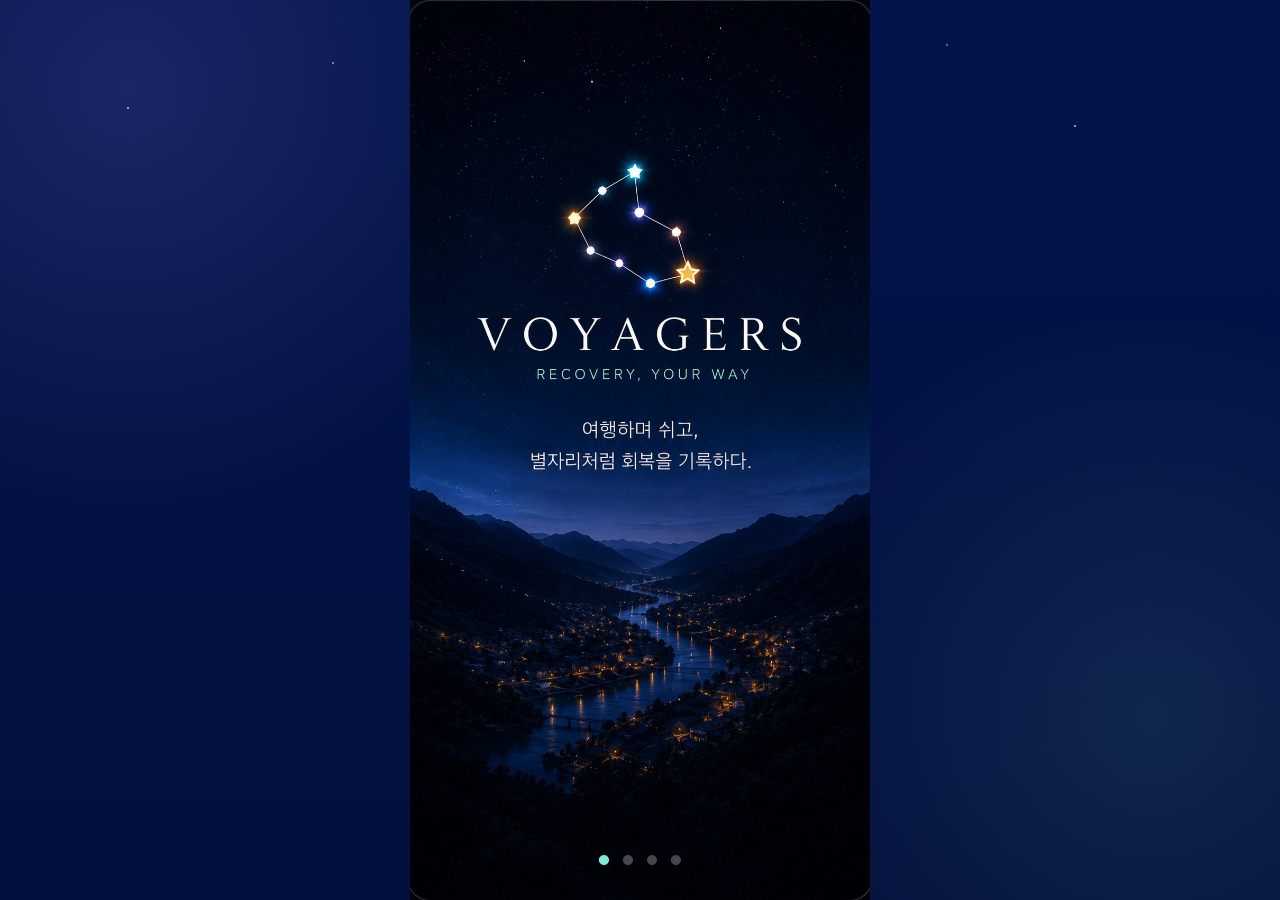
==== commit 8b136557: "Add files via upload" ====
--- a/index.html
+++ b/index.html
@@ -3,7 +3,7 @@
 <head>
   <meta charset="UTF-8" />
   <meta name="viewport" content="width=device-width, initial-scale=1, viewport-fit=cover" />
-  <title>SLEEPERS - Mobile Prototype</title>
+  <title>VOYAGERS - Mobile Prototype</title>
   <link rel="preconnect" href="https://fonts.googleapis.com">
   <link rel="preconnect" href="https://fonts.gstatic.com" crossorigin>
   <link href="https://fonts.googleapis.com/css2?family=Cormorant+Garamond:wght@500;600;700&family=Pretendard:wght@400;500;600;700;800&display=swap" rel="stylesheet">
@@ -12,67 +12,28 @@
 <body>
   <div class="app-shell">
     <section class="screen active" id="splash-screen">
-      <div class="center-screen">
-        <div class="soft-orb"></div>
-        <div class="logo-lockup">
-          <div class="constellation-wrap" aria-hidden="true">
-            <svg viewBox="0 0 180 180" width="150" height="150" fill="none">
-              <path d="M38 109 L58 93 L80 100 L100 78 L120 85 L140 63 L154 69" stroke="rgba(182,230,255,0.66)" stroke-width="2.6" stroke-linecap="round"/>
-              <circle cx="38" cy="109" r="5" fill="#fff1ad"/>
-              <circle cx="58" cy="93" r="5.5" fill="#fff1ad"/>
-              <circle cx="80" cy="100" r="4.5" fill="#fff1ad"/>
-              <circle cx="100" cy="78" r="6" fill="#fff1ad"/>
-              <circle cx="120" cy="85" r="5" fill="#fff1ad"/>
-              <circle cx="140" cy="63" r="6.5" fill="#fff1ad"/>
-              <circle cx="154" cy="69" r="4.5" fill="#fff1ad"/>
-            </svg>
-          </div>
-          <h1 class="brand-name">SLEEPERS</h1>
-          <div class="brand-sub">Starry Sleep Tourism</div>
-          <div class="brand-copy">여행하며 쉬고, 별자리처럼 회복을 기록하다.</div>
-        </div>
-        <div class="splash-footer">별자리 · 영월 · 숙면</div>
-      </div>
+      <div class="center-screen" id="splash-bg">
+        </div>
     </section>
 
     <section class="screen" id="onboarding-screen">
-      <div class="screen-inner">
-        <div class="top-row">
-          <button class="ghost-btn" id="skip-onboarding">건너뛰기</button>
-          <div class="progress-dots" aria-label="온보딩 진행도">
+      <div class="screen-inner" style="padding: 0; position: relative; height: 100vh;">
+        
+        <div class="hero-card" style="border: none; box-shadow: none; border-radius: 0; height: 100%; margin: 0; background: #03103d;">
+          <div class="hero-slide slide-art" data-slide="0" id="ob-bg-1"></div>
+          <div class="hero-slide slide-art" data-slide="1" id="ob-bg-2"></div>
+          <div class="hero-slide slide-art" data-slide="2" id="ob-bg-3"></div>
+        </div>
+
+        <div style="position: absolute; bottom: calc(50px + env(safe-area-inset-bottom)); left: 24px; right: 24px; z-index: 10;">
+          <div class="progress-dots" style="margin-bottom: 32px; justify-content: center;">
             <span class="active" data-dot="0"></span>
             <span data-dot="1"></span>
             <span data-dot="2"></span>
           </div>
-        </div>
-
-        <div class="hero-card">
-          <div class="hero-slide art-1 slide-art" data-slide="0">
-            <div class="mountain1"></div><div class="mountain2"></div><div class="mountain3"></div><div class="branch"></div><div class="bird"></div>
-            <div class="hero-copy">
-              <h2>숙면을 위한 여행이 시작됩니다</h2>
-              <p>영월의 수면 친화 관광지를 따라 이동하며 몸과 마음의 속도를 천천히 낮춰보세요.</p>
-            </div>
-          </div>
-          <div class="hero-slide art-2 slide-art" data-slide="1" style="display:none;">
-            <div class="map-silhouette"></div><div class="line l1"></div><div class="line l2"></div><div class="line l3"></div><div class="line l4"></div><div class="star s1"></div><div class="star s2"></div><div class="star s3"></div><div class="star s4"></div><div class="star s5"></div>
-            <div class="hero-copy">
-              <h2>방문한 장소가 나만의 별자리가 됩니다</h2>
-              <p>수면에 도움이 되는 관광 자원을 방문하면 지도 위에 별이 기록되고, 당신만의 회복 궤적이 완성됩니다.</p>
-            </div>
-          </div>
-          <div class="hero-slide art-3 slide-art" data-slide="2" style="display:none;">
-            <div class="hill2"></div><div class="hill1"></div><div class="path"></div><div class="moon"></div>
-            <div class="hero-copy">
-              <h2>오늘의 회복 동선을 추천해드려요</h2>
-              <p>사전 진단을 통해 현재 상태를 확인하고, 낮-저녁-밤에 맞는 영월 숙면 관광 코스를 받아보세요.</p>
-            </div>
-          </div>
-        </div>
-
-        <button class="cta-btn" id="next-onboarding">다음</button>
-        <button class="sub-btn" id="to-login">로그인 화면 보기</button>
-        <div class="info-note">대표 키워드 · 별자리 · 영월 · 숙면</div>
+          <button class="cta-btn" id="next-onboarding" style="background: #fff; color: #03103d; font-weight: 800; box-shadow: 0 10px 30px rgba(0,0,0,0.5);">다음 항해로</button>
+          <button class="sub-btn" id="to-login" style="background: rgba(0,0,0,0.3); border: none; margin-top: 12px;">건너뛰기</button>
+        </div>
       </div>
     </section>
 
@@ -92,7 +53,7 @@
               </svg>
             </div>
             <div>
-              <h2 class="mini-brand">SLEEPERS</h2>
+              <h2 class="mini-brand">VOYAGERS</h2>
               <p class="mini-copy">영월의 고요한 밤을 따라, 수면을 위한 여행을 시작해보세요.</p>
             </div>
           </div>
@@ -126,7 +87,7 @@
             </div>
             <div class="brand-copy-home">
               <small>Starry Sleep Tourism</small>
-              <strong>SLEEPERS</strong>
+              <strong>VOYAGERS</strong>
             </div>
           </div>
           <div class="top-actions">
@@ -142,13 +103,19 @@
             <p>수면에 도움이 되는 영월의 관광 자원을 따라 이동하고, 방문한 장소를 별처럼 모아 개인별 회복 별자리를 만드는 홈 화면 프로토타입입니다.</p>
           </div>
 
-          <div class="section card map-card">
-            <div class="map-top">
+          <div class="map-top">
               <div>
                 <h2>오늘의 별자리 지도</h2>
-                <p>숙소에 도착하기 전, 몸과 마음의 각성을 천천히 낮춰주는 영월의 회복 자원을 별로 표시했습니다.</p>
-              </div>
-              <div class="progress-chip"><small>완성도</small><strong>4 / 7</strong></div>
+                <p>수면 치유를 돕는 영월의 장소들을 연결하여 별자리를 그려보세요.</p>
+              </div>
+            </div>
+
+            <div class="legend">
+              <span class="pill"><i style="background:#00FBFF"></i> 정서 안정</span>
+              <span class="pill"><i style="background:#FF2E63"></i> 수면 압력</span>
+              <span class="pill"><i style="background:#00FF85"></i> 숲 치유</span>
+              <span class="pill"><i style="background:#BF95FF"></i> 야경 전환</span>
+              <span class="pill"><i style="background:#FFD700"></i> 치유 숙소</span>
             </div>
 
             <div class="map-visual">
@@ -170,7 +137,12 @@
                   <button class="node-button state-default theme-calm" style="left: 64.5%; top: 87.3%;" data-node="saggat" data-theme="calm">
                     <span class="glow"></span><span class="dot"></span><span class="label">김삿갓문학관</span>
                   </button>
-
+<button class="node-button state-default theme-calm" style="left: 59.1%; top: 71.2%;" data-node="yemilfootbath" data-theme="calm">
+  <span class="dot"></span><span class="label">와인족욕체험</span>
+</button>
+<button class="node-button state-default theme-calm" style="left: 45.0%; top: 53.9%;" data-node="bodeoksa" data-theme="calm">
+  <span class="dot"></span><span class="label">보덕사</span>
+</button>
                   <button class="node-button state-default theme-active" style="left: 54.5%; top: 42%;" data-node="eorayeon" data-theme="active">
                     <span class="glow"></span><span class="dot"></span><span class="label">동강 어라연</span>
                   </button>
@@ -180,7 +152,12 @@
                   <button class="node-button state-default theme-active" style="left: 16.6%; top: 27.7%;" data-node="yoseonjeong" data-theme="active">
                     <span class="glow"></span><span class="dot"></span><span class="label">요선정</span>
                   </button>
-
+                  <button class="node-button state-default theme-active" style="left: 53.2%; top: 79.0%;" data-node="riverbugging" data-theme="active">
+  <span class="dot"></span><span class="label">리버버깅</span>
+</button>
+<button class="node-button state-default theme-active" style="left: 61.2%; top: 74.0%;" data-node="sankkoradeyi" data-theme="active">
+  <span class="dot"></span><span class="label">산꼬라데이길</span>
+</button>
                   <button class="node-button state-default theme-forest" style="left: 64.5%; top: 58.8%;" data-node="manggyeong" data-theme="forest">
                     <span class="glow"></span><span class="dot"></span><span class="label">망경대산 휴양림</span>
                   </button>
@@ -190,7 +167,12 @@
                   <button class="node-button state-default theme-forest" style="left: 71.9%; top: 83.5%;" data-node="naeri" data-theme="forest">
                     <span class="glow"></span><span class="dot"></span><span class="label">내리계곡</span>
                   </button>
-
+<button class="node-button state-default theme-forest" style="left: 60.3%; top: 59.3%;" data-node="yeonhavalley" data-theme="forest">
+  <span class="dot"></span><span class="label">연하계곡</span>
+</button>
+<button class="node-button state-default theme-forest" style="left: 79.5%; top: 66.2%;" data-node="danpungsan" data-theme="forest">
+  <span class="dot"></span><span class="label">단풍산</span>
+</button>
                   <button class="node-button state-default theme-night" style="left: 47.7%; top: 54.7%;" data-node="byeolmaro" data-theme="night">
                     <span class="glow"></span><span class="dot"></span><span class="label">별마로천문대</span>
                   </button>
@@ -200,7 +182,12 @@
                   <button class="node-button state-default theme-night" style="left: 49.6%; top: 59%;" data-node="yeongwolbridge" data-theme="night">
                     <span class="glow"></span><span class="dot"></span><span class="label">영월대교 야경</span>
                   </button>
-
+<button class="node-button state-default theme-night" style="left: 41.1%; top: 60.7%;" data-node="riversidedetention" data-theme="night">
+  <span class="dot"></span><span class="label">강변저류지</span>
+</button>
+<button class="node-button state-default theme-night" style="left: 47.3%; top: 58.8%;" data-node="radiostar" data-theme="night">
+  <span class="dot"></span><span class="label">라디오스타박물관</span>
+</button>
                   <button class="node-button state-default theme-stay" style="left: 27%; top: 47.9%;" id="dynamic-stay-node" data-node="room_pending" data-theme="stay">
                     <span class="glow"></span><span class="dot"></span><span class="label">전용 치유 숙소</span>
                   </button>
@@ -210,16 +197,11 @@
               <button id="map-zoom-in" aria-label="지도 확대">＋</button>
               <button id="map-zoom-out" aria-label="지도 축소">－</button>
             </div>
+            
             <div class="map-indicator-container">
               <div class="map-indicator-bar" id="map-indicator-bar"></div>
             </div>
-            </div> <div class="legend">
-              <span class="pill"><i style="background:#fff3b0"></i> 이미 방문한 회복 자원</span>
-              <span class="pill"><i style="background:var(--mint)"></i> 오늘 방문 추천 자원</span>
-              <span class="pill">✦ 점을 눌러 장소 상세 보기</span>
-            </div>
-
-          <section class="section">
+          </div> <section class="section">
             <div class="section-header">
               <div>
                 <h3>오늘의 수면 친화 관광지</h3>
@@ -278,7 +260,7 @@
               </article>
             </div>
           </section>
-        </section>
+        </section> <section class="page-section" data-page="diagnosis"></section>
 
         <section class="page-section" data-page="diagnosis">
           <div class="page-hero" style="text-align:center; align-items:center; display:flex; flex-direction:column;">
@@ -422,8 +404,8 @@
                 <div class="timeline-marker step-2"></div>
                 <div class="timeline-content card plain-card">
                   <div class="timeline-time">Day 1 · 18:00 PM</div>
-                  <h4>수면 다이닝 & 감각 전환</h4>
-                  <p>트립토판/멜라토닌 생성을 돕는 영월 지역 식재료 기반의 저녁 식사 후, 교감신경을 안정시키는 고요한 장소(별마로천문대 등)에서 밤을 준비합니다.</p>
+                  <h4 id="course-step2-title">맞춤형 수면 다이닝</h4>
+                  <p id="course-step2-desc">저녁 식사와 감각 전환 구간입니다.</p>
                 </div>
               </div>
 
@@ -432,7 +414,7 @@
                 <div class="timeline-content card plain-card">
                   <div class="timeline-time">Day 1 · 21:00 PM</div>
                   <h4 id="course-step3-title">환경 맞춤형 객실 세팅</h4>
-                  <p id="course-step3-desc">체크인 시 사전에 분석된 환경 민감도 프로파일이 숙소 시스템에 연동되어 조도, 온도, 백색소음이 자동 제어됩니다.</p>
+                  <p id="course-step3-desc">입면 최적화 구간입니다.</p>
                 </div>
               </div>
 
@@ -440,8 +422,8 @@
                 <div class="timeline-marker step-4"></div>
                 <div class="timeline-content card plain-card">
                   <div class="timeline-time">Day 2 · 08:00 AM</div>
-                  <h4>수면 데이터 축적 (Documentation)</h4>
-                  <p>수면 센서 데이터와 아침 자기보고(Evaluation)가 결합되어 어젯밤의 회복 지수가 '별자리'로 영구 저장됩니다.</p>
+                  <h4 id="course-step4-title">회복 리포트 확인</h4>
+                  <p id="course-step4-desc">수면 데이터 축적 구간입니다.</p>
                 </div>
               </div>
             </div>
@@ -470,6 +452,14 @@
 
           <div id="record-data-state" style="display: none;">
             
+            <section class="section" style="margin-top: 0; margin-bottom: 24px;">
+              <div class="section-header">
+                <h3>나만의 별자리 모음</h3>
+                <p>완성된 회복의 궤적들이 이곳에 보관됩니다.</p>
+              </div>
+              <div class="archive-grid" id="constellation-archive-grid"></div>
+            </section>
+
             <section class="section card plain-card record-card">
               <div style="display: flex; justify-content: space-between; align-items: flex-start;">
                 <div>
@@ -525,39 +515,105 @@
         <section class="page-section" data-page="mypage">
           <div class="page-hero">
             <div class="eyebrow">마이 · 계정과 설정</div>
-            <h1>프로필과 수면 여행 취향을 관리하세요</h1>
-            <p>비로그인 상태에서는 일부 정보만 둘러볼 수 있고, 나중에 로그인하면 기록 저장 기능을 이어갈 수 있습니다.</p>
-          </div>
-
-          <section class="section info-grid">
+            <h1>나만의 수면 프로파일과 기록을 관리하세요</h1>
+            <p>다회차 방문을 통해 업적을 달성하고, 나에게 완벽하게 맞춰진 객실 환경을 미리 세팅해 보세요.</p>
+          </div>
+
+          <section class="section" style="margin-top:0;">
+            <div class="section-header">
+              <h3>내 회복 프로파일</h3>
+              <p>진단 기반의 나의 수면·여행 성향입니다.</p>
+            </div>
+            <div class="card plain-card profile-card" style="text-align:center; padding: 24px 16px;">
+              <div class="profile-avatar" id="mypage-avatar">?</div>
+              <h4 id="mypage-profile-title" style="font-size:18px; font-weight:800; color:#fff; margin-bottom:8px;">미진단 관광자</h4>
+              <p id="mypage-profile-desc" style="color:var(--text-soft); font-size:13px; margin:0; line-height:1.5;">진단 탭에서 사전 설문을 완료하면 나만의 프로파일 칭호가 부여됩니다.</p>
+            </div>
+          </section>
+
+          <section class="section">
+            <div class="section-header">
+              <h3>나의 회복 업적</h3>
+              <p>영월에서의 특별한 경험을 수집해 보세요.</p>
+            </div>
             <div class="card plain-card">
-              <h4>현재 상태</h4>
-              <p>비로그인 체험 모드로 진입해 있어요. 소셜 로그인을 연결하면 별자리 기록과 개인 추천을 저장할 수 있습니다.</p>
-            </div>
-            <div class="card plain-card">
-              <h4>선호 설정</h4>
-              <p>저자극 동선, 자연 체류, 별 보기, 숙소 전 감각 전환 루틴을 우선 추천하는 방향으로 설정되어 있습니다.</p>
+              <div class="badge-grid">
+                <div class="badge-item unlocked">
+                  <div class="badge-icon" style="background:var(--mint); color:#000;">✨</div>
+                  <strong>첫 별자리</strong>
+                  <span>여정 1회 완료</span>
+                </div>
+                <div class="badge-item locked">
+                  <div class="badge-icon">🌲</div>
+                  <strong>피톤치드 중독</strong>
+                  <span>숲 치유 3회</span>
+                </div>
+                <div class="badge-item locked">
+                  <div class="badge-icon">🦇</div>
+                  <strong>영월의 배트맨</strong>
+                  <span>야간 전환 마스터</span>
+                </div>
+                <div class="badge-item locked">
+                  <div class="badge-icon">💤</div>
+                  <strong>기절의 달인</strong>
+                  <span>수면압력 100%</span>
+                </div>
+              </div>
             </div>
           </section>
-        </section>
-      </div>
-    </section>
-  </div>
-
-  <nav class="bottom-nav" aria-label="하단 탭 내비게이션" id="bottom-nav">
-    <div class="bottom-nav-inner">
-      <div class="nav-grid">
-        <button class="tab-button" data-tab="diagnosis" aria-label="진단"><span class="ico">◎</span><span>진단</span></button>
-        <button class="tab-button" data-tab="course" aria-label="코스"><span class="ico">✦</span><span>코스</span></button>
-        <button class="tab-button active" data-tab="home" aria-label="홈"><span class="ico">⌂</span><span>홈</span></button>
-        <button class="tab-button" data-tab="record" aria-label="기록"><span class="ico">☾</span><span>기록</span></button>
-        <button class="tab-button" data-tab="mypage" aria-label="마이"><span class="ico">☻</span><span>마이</span></button>
-      </div>
-      <div class="home-indicator"></div>
-    </div>
-  </nav>
-
-  <div class="modal" id="sheet-modal" aria-hidden="true">
+
+          <section class="section" style="margin-bottom: 24px;">
+            <div class="section-header">
+              <h3>숙소 환경 사전 세팅</h3>
+              <p>예약 시 객실 IoT 시스템에 자동 적용됩니다.</p>
+            </div>
+            <div class="card plain-card" style="padding: 0; overflow:hidden;">
+              <div class="setting-row">
+                <div class="setting-info">
+                  <strong>💍 스마트 기기 트래킹</strong>
+                  <span>수면 중 심박수/뒤척임 데이터 연동</span>
+                </div>
+                <label class="toggle-switch">
+                  <input type="checkbox" checked>
+                  <span class="slider"></span>
+                </label>
+              </div>
+              <div class="setting-row">
+                <div class="setting-info">
+                  <strong>🎵 입면 유도 사운드</strong>
+                  <span>체크인 시 스피커 기본 재생음</span>
+                </div>
+                <div style="font-size:12px; color:var(--primary); font-weight:700;">연하계곡 물소리 &gt;</div>
+              </div>
+              <div class="setting-row" style="border-bottom:none;">
+                <div class="setting-info">
+                  <div class="setting-row" style="border-bottom:none;">
+                <div class="setting-info">
+                  <strong>🌡️ 객실 수면 온도</strong>
+                  <span>수면 의학 권장 심부체온 강하 온도</span>
+                </div>
+                <div style="display:flex; align-items:center; gap:10px;">
+                  <button class="temp-btn">-</button>
+                  <strong style="font-size:16px; width:28px; text-align:center;">21°</strong>
+                  <button class="temp-btn">+</button>
+                </div>
+              </div>
+            </div>
+          </section>
+        </section> </div> <nav class="bottom-nav" aria-label="하단 탭 내비게이션" id="bottom-nav">
+      <div class="bottom-nav-inner">
+        <div class="nav-grid">
+          <button class="tab-button" data-tab="diagnosis" aria-label="진단"><span class="ico">◎</span><span>진단</span></button>
+          <button class="tab-button" data-tab="course" aria-label="코스"><span class="ico">✦</span><span>코스</span></button>
+          <button class="tab-button active" data-tab="home" aria-label="홈"><span class="ico">⌂</span><span>홈</span></button>
+          <button class="tab-button" data-tab="record" aria-label="기록"><span class="ico">☾</span><span>기록</span></button>
+          <button class="tab-button" data-tab="mypage" aria-label="마이"><span class="ico">☻</span><span>마이</span></button>
+        </div>
+        <div class="home-indicator"></div>
+      </div>
+    </nav>
+
+    </section> <div class="modal" id="sheet-modal" aria-hidden="true">
     <div class="modal-scrim" id="modal-scrim"></div>
     <div class="sheet" role="dialog" aria-modal="true" aria-labelledby="sheet-title">
       <div class="sheet-handle"></div>
@@ -589,8 +645,9 @@
         </div>
       </div>
       <div class="survey-modal-question" id="survey-modal-question"></div>
-      <div class="survey-modal-footer">
-        <button class="cta-btn" id="survey-modal-next">다음</button>
+      <div class="survey-modal-footer" style="display: flex; gap: 10px;">
+        <button class="sub-btn" id="survey-modal-prev" style="display: none; margin-top: 0; flex: 1;">이전</button>
+        <button class="cta-btn" id="survey-modal-next" style="flex: 2;">다음</button>
       </div>
     </div>
   </div>
--- a/style.css
+++ b/style.css
@@ -1,22 +1,23 @@
 :root {
+  /* 🌟 VOYAGERS 프리미엄 컬러 팔레트 */
   --bg: #04144b;
   --bg-deep: #03103d;
   --bg-mid: #0a1c62;
-  --surface: rgba(255,255,255,0.06);
-  --surface-2: rgba(255,255,255,0.1);
-  --surface-3: rgba(159,141,255,0.16);
+  --surface: rgba(255,255,255,0.04);
+  --surface-2: rgba(255,255,255,0.08);
+  --surface-3: rgba(159,141,255,0.12);
   --text: #f5f7ff;
   --text-soft: rgba(245,247,255,0.76);
   --text-faint: rgba(245,247,255,0.5);
   --line: rgba(255,255,255,0.1);
-  --primary: #9f8dff;
+  --primary: #9f8dff;   /* Soft Violet */
   --primary-2: #b7a7ff;
-  --mint: #85e4d1;
-  --gold: #ffc96b;
+  --mint: #85e4d1;      /* Healing Mint */
+  --gold: #ffc96b;      /* Starry Gold */
   --pink: #ff5ea8;
   --naver: #03c75a;
   --kakao: #fee500;
-  --shadow: 0 18px 40px rgba(0,0,0,0.24);
+  --shadow: 0 20px 40px rgba(0,0,0,0.4);
   --radius-2xl: 32px;
   --radius-xl: 28px;
   --radius-lg: 24px;
@@ -33,14 +34,15 @@
   height: 100%;
 }
 
+/* 🌟 배경을 더 깊고 신비로운 밤하늘 톤으로 변경 */
 body {
   min-height: 100vh;
   font-family: 'Pretendard', -apple-system, BlinkMacSystemFont, 'Segoe UI', sans-serif;
   color: var(--text);
-  background:
-    radial-gradient(circle at 20% 0%, rgba(159,141,255,0.35), transparent 26%),
-    radial-gradient(circle at 90% 10%, rgba(113,158,255,0.18), transparent 18%),
-    linear-gradient(180deg, #0a1c62 0%, #04144b 30%, #03103d 100%);
+  background: 
+    radial-gradient(circle at 10% 10%, rgba(159,141,255,0.15), transparent 30%),
+    radial-gradient(circle at 90% 80%, rgba(133,228,209,0.1), transparent 30%),
+    linear-gradient(180deg, #04144b 0%, #03103d 100%);
   overflow: hidden;
 }
 
@@ -386,26 +388,42 @@
   cursor: pointer;
 }
 
+/* 🌟 SAILERS 메인 액션 버튼 */
 .cta-btn {
   width: 100%; border: 0; color: #fff;
   border-radius: 18px;
   padding: 16px 18px;
   font-weight: 800;
   font-size: 15px;
-  background: linear-gradient(135deg, var(--primary) 0%, var(--primary-2) 100%);
-  box-shadow: 0 16px 26px rgba(159,141,255,0.24);
-}
-
+  letter-spacing: 0.02em;
+  background: linear-gradient(135deg, var(--primary) 0%, #684fff 100%);
+  box-shadow: 0 10px 24px rgba(159,141,255,0.35); /* 버튼 아래로 퍼지는 네온 그림자 */
+  border: 1px solid rgba(255,255,255,0.15); /* 유리 테두리 반사광 */
+  transition: all 0.2s ease;
+}
+
+.cta-btn:active {
+  transform: scale(0.97); /* 누를 때 쫀득하게 들어감 */
+  box-shadow: 0 4px 12px rgba(159,141,255,0.5);
+}
+
+/* 🌟 SAILERS 서브 버튼 (비활성/보조) */
 .sub-btn {
   width: 100%;
   margin-top: 10px;
   border-radius: 18px;
   padding: 15px 18px;
-  background: rgba(255,255,255,0.06);
+  background: rgba(255,255,255,0.04);
   color: var(--text-soft);
-  border: 1px solid rgba(255,255,255,0.08);
+  border: 1px solid rgba(255,255,255,0.1);
   font-weight: 600;
   font-size: 14px;
+  backdrop-filter: blur(8px);
+  transition: all 0.2s ease;
+}
+
+.sub-btn:active {
+  background: rgba(255,255,255,0.08);
 }
 
 .info-note {
@@ -875,44 +893,45 @@
   filter: saturate(1.2) brightness(1.1);
 }
 
-/* --- 별 버튼 전체 영역 (중심축 미세 조정으로 쏠림 현상 방지) --- */
+/* --- 🌟 별 버튼 전체 터치 영역 (오작동 방지: 진짜 별 크기인 8px로 축소) --- */
 .node-button {
   position: absolute;
-  /* 🌟 왼쪽 쏠림 교정: -50% 대신 -46%를 사용하여 전체적으로 약간 오른쪽으로 이동 */
   transform: translate(-46%, -50%);
-  width: 32px; height: 32px;
+  width: 8px; height: 8px; 
+  /* 🌟 범인 검거: 위쪽에 숨어있던 44px 강제 고정 족쇄를 끊어버립니다! */
+  min-width: 8px; 
+  min-height: 8px; 
   border: 0; background: transparent; padding: 0;
   z-index: 4;
   transition: all 0.5s ease;
-  display: flex; /* 별을 정중앙에 배치하기 위해 플렉스 사용 */
+  display: flex;
   align-items: center;
   justify-content: center;
 }
 
-/* --- 🌟 진짜 별 모양 (더 작게 8px로 조정) --- */
+/* --- 🌟 진짜 별 모양 (8px) --- */
 .node-button .dot {
   display: block;
-  width: 8px; height: 8px; /* 10px에서 8px로 더 축소 */
+  width: 8px; height: 8px; 
   background: var(--node-color);
   clip-path: polygon(50% 0%, 61% 35%, 98% 35%, 68% 57%, 79% 91%, 50% 70%, 21% 91%, 32% 57%, 2% 35%, 39% 35%);
   transition: all 0.3s ease;
 }
 
-/* --- 🌟 관광지 글씨(라벨): 강제 압축 축소 및 빛 번짐 최소화 --- */
+/* --- 🌟 관광지 글씨(라벨): 터치 완전 무시 (유령화) --- */
 .node-button .label {
   position: absolute;
   top: 50%;
   margin-top: 4px; 
   left: 50%;
-  /* 🌟 브라우저 한계를 무시하고 크기를 강제로 딱 절반(0.5배)으로 압축! */
   transform: translateX(-50%) scale(0.5);
-  transform-origin: top center; /* 위쪽을 기준으로 작아지게 설정 */
-  font-size: 10px; /* 기본 크기 */
+  transform-origin: top center;
+  font-size: 10px;
   font-weight: 500; 
-  color: rgba(255, 255, 255, 0.4); /* 흰색 빛도 확 줄여서 연하게 */
+  color: rgba(255, 255, 255, 0.4);
   white-space: nowrap;
-  pointer-events: none;
-  text-shadow: 0 1px 1px rgba(0,0,0,0.6); /* 글씨 그림자도 최소화 */
+  pointer-events: none; /* 🌟 핵심! 터치를 통과시켜버림 (오작동 방지) */
+  text-shadow: 0 1px 1px rgba(0,0,0,0.6);
 }
 
 /* --- 🌟 [1단계] 진단 전: 눈에 띄도록 진하고 선명한 상태로 변경 --- */
@@ -923,14 +942,34 @@
 .node-button.state-default .label {
   display: none; /* 글씨는 여전히 진단 후에 나오도록 숨김 유지 */
 }
-/* --- [2단계] 진단 후 추천: 네온 1/3로 축소 --- */
+/* --- 🌟 [2단계] 진단 후 추천: 눈에 확 띄는 강력한 깜빡임(Pulse) 효과 --- */
 .node-button.state-recommended {
-  opacity: 0.9;
-  /* drop-shadow를 2px -> 1px로 줄이고 밝기도 낮춤 */
-  filter: saturate(1) brightness(1.05) drop-shadow(0 0 1px var(--node-color));
-}
+  opacity: 1;
+  z-index: 6; /* 추천된 별이 다른 별들보다 무조건 위로 올라오게 설정 */
+}
+
+/* 🌟 추천 별(dot)이 심장 뛰듯 커졌다 작아지며 빛을 뿜는 애니메이션 */
+.node-button.state-recommended .dot {
+  animation: recommendPulse 0.9s infinite alternate ease-in-out;
+}
+
+/* 🌟 추천 별의 글씨도 더 밝게 빛나도록 설정 */
 .node-button.state-recommended .label {
   display: block;
+  color: #fff;
+  font-weight: 800;
+  text-shadow: 0 0 6px var(--node-color);
+}
+
+@keyframes recommendPulse {
+  0% {
+    transform: scale(1);
+    filter: drop-shadow(0 0 2px var(--node-color)) brightness(1);
+  }
+  100% {
+    transform: scale(1.6); /* 크기가 확 커짐 */
+    filter: drop-shadow(0 0 12px var(--node-color)) brightness(1.5); /* 빛이 강해짐 */
+  }
 }
 
 /* --- [3단계] 방문 완료: 선명하지만 눈 안 부시게 --- */
@@ -1336,15 +1375,15 @@
   white-space: nowrap;
 }
 
+/* 🌟 SAILERS 프리미엄 하단 탭바 */
 .bottom-nav {
   position: fixed;
   left: 0; right: 0; bottom: 0;
   z-index: 30;
-  background: linear-gradient(180deg, rgba(9,20,69,0.24), rgba(45,59,109,0.97));
-  backdrop-filter: blur(18px);
+  background: rgba(3, 16, 61, 0.55); /* 뒤가 더 잘 비치도록 투명도 조절 */
+  backdrop-filter: blur(24px) saturate(1.5); /* 유리 질감 극대화 */
   border-top: 1px solid rgba(255,255,255,0.08);
-  padding: 10px max(12px, env(safe-area-inset-right)) calc(14px + env(safe-area-inset-bottom)) max(12px, env(safe-area-inset-left));
-  display: none;
+  padding: 12px max(12px, env(safe-area-inset-right)) calc(16px + env(safe-area-inset-bottom)) max(12px, env(safe-area-inset-left));
 }
 
 .bottom-nav-inner {
@@ -1361,7 +1400,7 @@
 .tab-button {
   border: 0;
   background: transparent;
-  color: #8f97d6;
+  color: rgba(255,255,255,0.35); /* 비활성 탭은 어둡게 */
   display: grid;
   justify-items: center;
   gap: 6px;
@@ -1369,16 +1408,19 @@
   border-radius: 14px;
   font-size: 11px;
   font-weight: 700;
+  transition: all 0.3s ease;
 }
 
 .tab-button .ico {
-  font-size: 20px;
+  font-size: 22px; /* 아이콘 크기 살짝 키움 */
   line-height: 1;
 }
 
 .tab-button.active {
-  color: #d8ceff;
-  background: rgba(255,255,255,0.06);
+  color: var(--mint); /* 활성 탭은 힐링 민트색으로 */
+  background: transparent;
+  text-shadow: 0 0 14px rgba(133,228,209,0.8); /* 민트색 네온 글로우 발사! */
+  transform: translateY(-2px); /* 살짝 위로 떠오르는 효과 */
 }
 
 .home-indicator {
@@ -1718,4 +1760,185 @@
 }
 .coupon-title { font-size: 16px; font-weight: 800; margin-bottom: 4px; color: var(--bg-deep); }
 .coupon-desc { font-size: 12px; color: #666; margin-bottom: 10px; }
-.coupon-code { font-size: 10px; font-weight: 700; color: var(--primary); letter-spacing: 0.05em; }+.coupon-code { font-size: 10px; font-weight: 700; color: var(--primary); letter-spacing: 0.05em; }
+/* --- 🌟 SAILERS 별자리 연결선 스타일 --- */
+.constellation-line {
+  stroke: rgba(255, 255, 255, 0.6);
+  stroke-width: 2;
+  stroke-dasharray: 5 6; /* 더 총총한 점선 효과 */
+  stroke-linecap: round;
+  filter: drop-shadow(0 0 6px rgba(255,255,255,0.5)); /* 선 자체에서 뿜어지는 빛 */
+  animation: lineGrow 1s ease-out forwards;
+}
+
+@keyframes lineGrow {
+  from { opacity: 0; stroke-dashoffset: 20; }
+  to { opacity: 1; stroke-dashoffset: 0; }
+}
+
+/* --- 🌟 별자리 완성 시 전체 광채 극대화 --- */
+.constellation-complete .constellation-line {
+  stroke: var(--gold); /* 완성되면 선 전체가 황금빛으로 변함 */
+  stroke-width: 2.5;
+  filter: drop-shadow(0 0 8px var(--gold));
+  stroke-dasharray: none; /* 점선에서 실선으로 확 변함 */
+  transition: all 0.8s ease;
+}
+
+.constellation-complete .node-button.state-visited .dot {
+  transform: scale(1.4);
+  filter: saturate(1.5) brightness(1.5) drop-shadow(0 0 14px var(--gold)); /* 별들도 황금빛 글로우 폭발 */
+}
+
+/* --- 🌟 기록 탭: 다회차 아카이브 UI --- */
+.archive-grid {
+  display: grid;
+  grid-template-columns: 1fr 1fr;
+  gap: 12px;
+  margin-top: 16px;
+}
+
+.archive-card {
+  aspect-ratio: 1;
+  background: rgba(255,255,255,0.05);
+  border-radius: 20px;
+  border: 1px solid rgba(255,255,255,0.08);
+  display: flex;
+  flex-direction: column;
+  align-items: center;
+  justify-content: center;
+  position: relative;
+  overflow: hidden;
+}
+
+.archive-card .mini-map {
+  width: 60%; height: 60%;
+  opacity: 0.6;
+}
+
+.archive-card .label {
+  position: absolute;
+  bottom: 12px;
+  font-size: 11px;
+  color: var(--text-soft);
+}
+/* --- 🌟 별자리 아카이브 카드 디테일 --- */
+.archive-card {
+  background: linear-gradient(145deg, rgba(255,255,255,0.08), rgba(255,255,255,0.02));
+  border: 1px solid rgba(159,141,255,0.2);
+  transition: transform 0.2s ease;
+}
+
+.archive-card:active {
+  transform: scale(0.96); /* 누를 때 살짝 들어가는 효과 */
+}
+
+.mini-constellation {
+  filter: drop-shadow(0 0 5px var(--primary));
+  animation: miniFloat 3s infinite alternate ease-in-out;
+}
+
+@keyframes miniFloat {
+  from { transform: translateY(0); }
+  to { transform: translateY(-4px); }
+}
+/* --- 🌟 마이 페이지: 프로파일, 배지, 설정 디자인 --- */
+.profile-card {
+  background: linear-gradient(180deg, rgba(159,141,255,0.12) 0%, rgba(255,255,255,0.02) 100%);
+  border: 1px solid rgba(159,141,255,0.25);
+}
+
+.profile-avatar {
+  width: 64px; height: 64px;
+  border-radius: 50%;
+  background: radial-gradient(circle, rgba(159,141,255,0.4) 0%, rgba(159,141,255,0.05) 100%);
+  border: 2px solid var(--primary);
+  display: flex; align-items: center; justify-content: center;
+  font-size: 28px;
+  margin: 0 auto 14px;
+  box-shadow: 0 0 20px rgba(159,141,255,0.3);
+}
+
+.badge-grid {
+  display: grid;
+  grid-template-columns: repeat(4, 1fr);
+  gap: 10px;
+  text-align: center;
+}
+
+.badge-item { display: flex; flex-direction: column; align-items: center; gap: 8px; }
+.badge-icon {
+  width: 48px; height: 48px;
+  border-radius: 50%;
+  background: rgba(255,255,255,0.06);
+  border: 1px solid rgba(255,255,255,0.1);
+  display: flex; align-items: center; justify-content: center;
+  font-size: 22px;
+}
+
+.badge-item.locked { opacity: 0.35; filter: grayscale(100%); }
+.badge-item strong { font-size: 11px; color: #fff; line-height: 1.3; word-break: keep-all; }
+.badge-item span { font-size: 9px; color: var(--text-faint); letter-spacing: -0.05em; }
+
+.setting-row {
+  display: flex; justify-content: space-between; align-items: center;
+  padding: 16px;
+  border-bottom: 1px solid rgba(255,255,255,0.06);
+}
+
+.setting-info strong { display: block; font-size: 14px; margin-bottom: 4px; color: #fff; }
+.setting-info span { display: block; font-size: 11px; color: var(--text-soft); }
+
+/* 애플 스타일 토글 스위치 */
+.toggle-switch { position: relative; display: inline-block; width: 46px; height: 26px; }
+.toggle-switch input { opacity: 0; width: 0; height: 0; }
+.toggle-switch .slider {
+  position: absolute; cursor: pointer; inset: 0;
+  background-color: rgba(255,255,255,0.15); border-radius: 26px; transition: .3s;
+}
+.toggle-switch .slider:before {
+  position: absolute; content: ""; height: 20px; width: 20px;
+  left: 3px; bottom: 3px; background-color: white; border-radius: 50%; transition: .3s;
+}
+.toggle-switch input:checked + .slider { background-color: var(--mint); }
+.toggle-switch input:checked + .slider:before { transform: translateX(20px); }
+
+.temp-btn {
+  width: 32px; height: 32px; border-radius: 10px;
+  background: rgba(255,255,255,0.1); border: none; color: #fff; font-size: 18px;
+  display: flex; align-items: center; justify-content: center; cursor: pointer;
+}
+/* --- 🌟 SAILERS 초고화질 배경 이미지 맵핑 (확장자 JPG) --- */
+
+/* 스플래시 배경 */
+#splash-bg {
+  width: 100%; height: 100vh;
+  background: url('bg-splash.jpg') no-repeat center / cover;
+}
+
+/* 온보딩 슬라이드들 */
+#ob-bg-1 { background: url('bg-onboarding-1.jpg') no-repeat center / cover; }
+#ob-bg-2 { background: url('bg-onboarding-2.jpg') no-repeat center / cover; }
+#ob-bg-3 { background: url('bg-onboarding-3.jpg') no-repeat center / cover; }
+
+/* 시네마틱 전환 효과 */
+.hero-slide {
+  position: absolute; inset: 0;
+  opacity: 0;
+  visibility: hidden;
+  transition: opacity 1s cubic-bezier(0.4, 0, 0.2, 1), transform 1.2s ease;
+  transform: scale(1.1); /* 대기 중일 땐 살짝 확대 */
+}
+
+.hero-slide.active-slide {
+  opacity: 1;
+  visibility: visible;
+  transform: scale(1); /* 나타나면서 부드럽게 줌아웃 */
+}
+
+/* 하단 가독성을 위한 그라데이션 오버레이 */
+.hero-slide::after {
+  content: '';
+  position: absolute; inset: 0;
+  background: linear-gradient(180deg, rgba(3,16,61,0) 0%, rgba(3,16,61,0.4) 60%, rgba(3,16,61,0.95) 100%);
+}
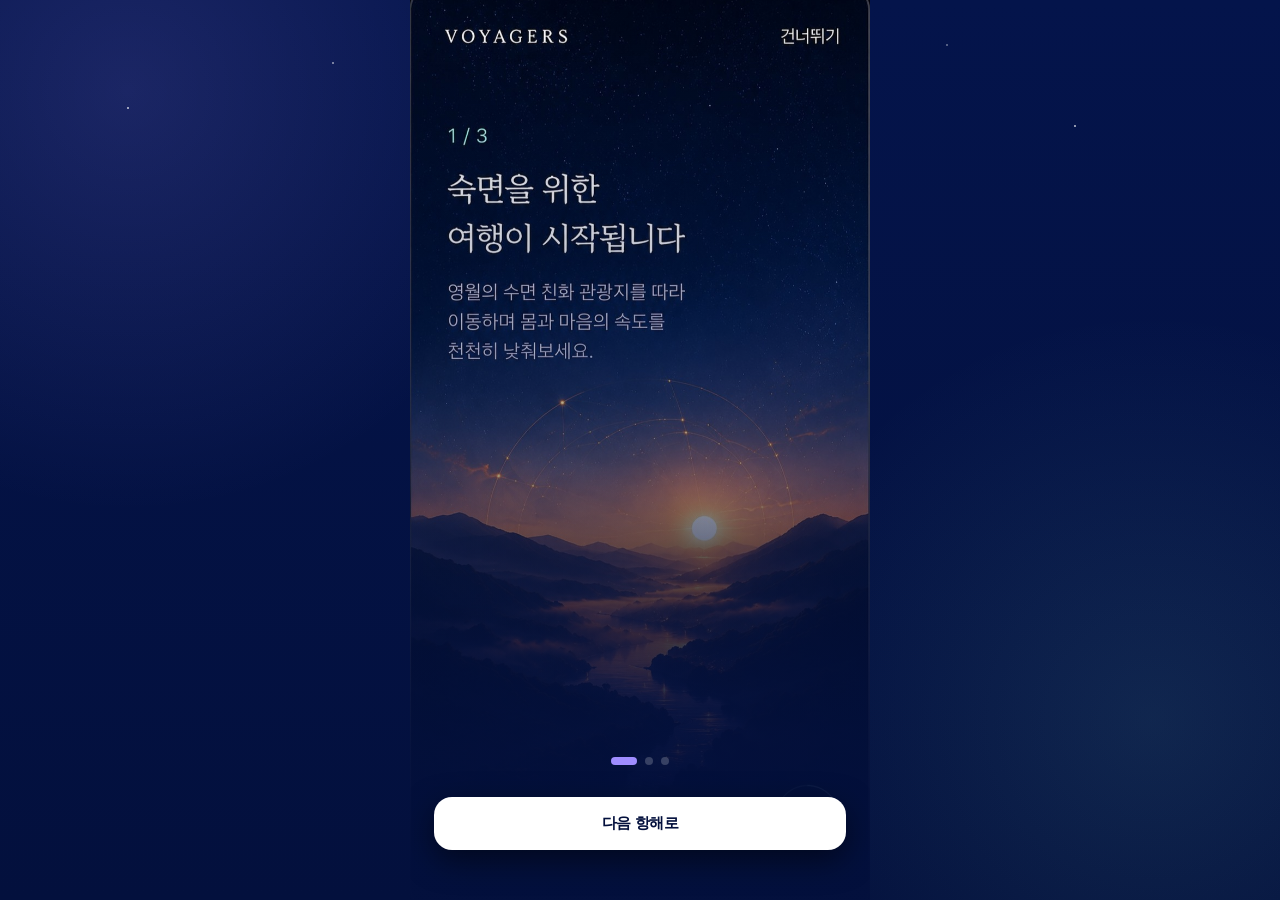
==== commit 4bcf0ea4: "Add files via upload" ====
--- a/index.html
+++ b/index.html
@@ -7,7 +7,7 @@
   <link rel="preconnect" href="https://fonts.googleapis.com">
   <link rel="preconnect" href="https://fonts.gstatic.com" crossorigin>
   <link href="https://fonts.googleapis.com/css2?family=Cormorant+Garamond:wght@500;600;700&family=Pretendard:wght@400;500;600;700;800&display=swap" rel="stylesheet">
-  <link rel="stylesheet" href="style.css">
+  <link rel="stylesheet" href="style.css?v=300">
 </head>
 <body>
   <div class="app-shell">
@@ -19,6 +19,21 @@
     <section class="screen" id="onboarding-screen">
       <div class="screen-inner" style="padding: 0; position: relative; height: 100vh;">
         
+        <button id="to-login" style="
+          position: absolute; 
+          top: 0; right: 0; 
+          width: 100px; height: 60px; 
+          z-index: 20; 
+          background: transparent; 
+          border: none; 
+          color: transparent; 
+          cursor: pointer;
+          outline: none;
+          -webkit-tap-highlight-color: transparent; /* 터치 시 생기는 하이라이트 박스 제거 */
+        ">
+          건너뛰기
+        </button>
+
         <div class="hero-card" style="border: none; box-shadow: none; border-radius: 0; height: 100%; margin: 0; background: #03103d;">
           <div class="hero-slide slide-art" data-slide="0" id="ob-bg-1"></div>
           <div class="hero-slide slide-art" data-slide="1" id="ob-bg-2"></div>
@@ -32,7 +47,6 @@
             <span data-dot="2"></span>
           </div>
           <button class="cta-btn" id="next-onboarding" style="background: #fff; color: #03103d; font-weight: 800; box-shadow: 0 10px 30px rgba(0,0,0,0.5);">다음 항해로</button>
-          <button class="sub-btn" id="to-login" style="background: rgba(0,0,0,0.3); border: none; margin-top: 12px;">건너뛰기</button>
         </div>
       </div>
     </section>
@@ -122,7 +136,7 @@
             <div class="map-scroll-area" id="map-scroll-area">
               <div id="map-wrapper" style="position: relative; display: inline-flex; height: 100%; transform-origin: top left; transition: transform 0.2s ease-out;">
                 
-                <img src="map.jpg" class="real-map-img" id="real-map-img" alt="영월 지도">
+                <img src="images/map.jpg?v=999" class="real-map-img" id="real-map-img" alt="영월 지도">
                 
                 <div id="star-layer" style="position: absolute; top:0; left:0; width:100%; height:100%;">
                   
@@ -260,7 +274,7 @@
               </article>
             </div>
           </section>
-        </section> <section class="page-section" data-page="diagnosis"></section>
+        </section> 
 
         <section class="page-section" data-page="diagnosis">
           <div class="page-hero" style="text-align:center; align-items:center; display:flex; flex-direction:column;">
@@ -609,8 +623,7 @@
           <button class="tab-button" data-tab="record" aria-label="기록"><span class="ico">☾</span><span>기록</span></button>
           <button class="tab-button" data-tab="mypage" aria-label="마이"><span class="ico">☻</span><span>마이</span></button>
         </div>
-        <div class="home-indicator"></div>
-      </div>
+             </div>
     </nav>
 
     </section> <div class="modal" id="sheet-modal" aria-hidden="true">
@@ -653,7 +666,7 @@
   </div>
 
   <div class="survey-modal" id="survey-result-modal">
-    <div class="survey-modal-inner">
+    <div class="survey-modal-inner" style="position: relative; overflow: hidden;">
       <div class="survey-modal-header">
         <button class="survey-modal-close" id="survey-result-close">✕</button>
         <span class="survey-modal-label">진단 완료</span>
@@ -669,6 +682,12 @@
       <div class="survey-modal-footer">
         <button class="cta-btn" id="result-go-course">코스 탭에서 맞춤 코스 확인하기</button>
         <button class="sub-btn" id="result-close-btn" style="margin-top:10px;">닫기</button>
+      </div>
+
+      <div id="result-loading-overlay" style="position:absolute; inset:0; background:var(--bg-deep); z-index:100; display:none; flex-direction:column; align-items:center; justify-content:center; text-align:center;">
+        <div class="loading-spinner" style="width:40px; height:40px; border:4px solid rgba(255,255,255,0.1); border-top-color:var(--mint); border-radius:50%; margin-bottom:24px;"></div>
+        <h3 style="font-size:18px; font-weight:800; margin:0 0 8px;">맞춤형 코스 생성 중...</h3>
+        <p style="color:var(--text-soft); font-size:13px; line-height:1.6;">AI가 수면 데이터와<br>영월의 치유 자원을 매칭하고 있습니다.</p>
       </div>
     </div>
   </div>
@@ -700,6 +719,35 @@
       </div>
     </div>
   </div>
+  <div class="modal place-modal" id="place-detail-modal">
+  <div class="place-modal-inner">
+    <div class="place-topbar">
+      <button id="pd-back-btn" class="icon-btn" style="border:none; background:transparent;">←</button>
+      <span>장소 상세</span>
+      <button class="icon-btn" style="border:none; background:transparent; visibility:hidden;">Q</button>
+    </div>
+    <div class="place-hero-img" id="pd-image"></div>
+    <div class="place-content">
+      <div class="place-title-row">
+        <h1 id="pd-title">장소 이름</h1>
+        <span class="place-tag" id="pd-eng">Theme</span>
+        <span class="place-tag ghost" id="pd-kor">테마</span>
+      </div>
+      <p class="place-desc" id="pd-desc">설명</p>
+      <div class="place-section">
+        <h4 style="color: var(--mint);">수면 도움</h4>
+        <p id="pd-sleep">수면 도움</p>
+      </div>
+      <div class="place-section">
+        <h4 style="color: var(--mint);">추천 대상</h4>
+        <p id="pd-target">추천 대상</p>
+      </div>
+    </div>
+    <div class="place-bottom-bar">
+      <button class="cta-btn" id="pd-checkin-btn" style="background: var(--mint); color: #020a26;">방문 체크인</button>
+    </div>
+  </div>
+</div>
   <script src="script.js"></script>
 </body>
 </html>
--- a/style.css
+++ b/style.css
@@ -98,7 +98,8 @@
   min-height: 0;
   overflow-y: auto;
   -webkit-overflow-scrolling: touch;
-  padding-bottom: calc(140px + env(safe-area-inset-bottom));
+  /* 🌟 하단 여백을 90px에서 120px로 늘려 마지막 콘텐츠까지 잘 보이게 합니다. */
+  padding-bottom: calc(160px + env(safe-area-inset-bottom));
 }
 
 .center-screen {
@@ -1375,15 +1376,18 @@
   white-space: nowrap;
 }
 
-/* 🌟 SAILERS 프리미엄 하단 탭바 */
+/* --- 🌟 하단 탭 바 짤림 방지 및 위치 상향 조정 --- */
 .bottom-nav {
   position: fixed;
   left: 0; right: 0; bottom: 0;
   z-index: 30;
-  background: rgba(3, 16, 61, 0.55); /* 뒤가 더 잘 비치도록 투명도 조절 */
-  backdrop-filter: blur(24px) saturate(1.5); /* 유리 질감 극대화 */
+  background: rgba(3, 16, 61, 0.75); /* 가독성을 위해 배경 불투명도 살짝 상향 */
+  backdrop-filter: blur(24px) saturate(1.5);
   border-top: 1px solid rgba(255,255,255,0.08);
-  padding: 12px max(12px, env(safe-area-inset-right)) calc(16px + env(safe-area-inset-bottom)) max(12px, env(safe-area-inset-left));
+  
+  /* 🌟 하단 여백(Padding-Bottom)을 8px에서 24px로 늘려 탭을 위로 올립니다. */
+  /* env(safe-area-inset-bottom)은 아이폰의 홈 바 영역을 자동으로 계산해줍니다. */
+  padding: 12px max(16px, env(safe-area-inset-right)) calc(24px + env(safe-area-inset-bottom)) max(16px, env(safe-area-inset-left));
 }
 
 .bottom-nav-inner {
@@ -1400,7 +1404,7 @@
 .tab-button {
   border: 0;
   background: transparent;
-  color: rgba(255,255,255,0.35); /* 비활성 탭은 어둡게 */
+  color: rgba(255,255,255,0.35);
   display: grid;
   justify-items: center;
   gap: 6px;
@@ -1412,24 +1416,17 @@
 }
 
 .tab-button .ico {
-  font-size: 22px; /* 아이콘 크기 살짝 키움 */
+  font-size: 22px;
   line-height: 1;
 }
 
 .tab-button.active {
-  color: var(--mint); /* 활성 탭은 힐링 민트색으로 */
+  color: var(--mint);
   background: transparent;
-  text-shadow: 0 0 14px rgba(133,228,209,0.8); /* 민트색 네온 글로우 발사! */
-  transform: translateY(-2px); /* 살짝 위로 떠오르는 효과 */
-}
-
-.home-indicator {
-  width: 126px;
-  height: 5px;
-  border-radius: 999px;
-  background: rgba(255,255,255,0.92);
-  margin: 10px auto 0;
-}
+  text-shadow: 0 0 14px rgba(133,228,209,0.8);
+  transform: translateY(-2px);
+}
+/* 불필요한 .home-indicator CSS는 완전히 삭제했습니다! */
 
 .modal {
   position: fixed;
@@ -1913,13 +1910,13 @@
 /* 스플래시 배경 */
 #splash-bg {
   width: 100%; height: 100vh;
-  background: url('bg-splash.jpg') no-repeat center / cover;
+  background: url('images/bg-splash.jpg') no-repeat center / cover;
 }
 
 /* 온보딩 슬라이드들 */
-#ob-bg-1 { background: url('bg-onboarding-1.jpg') no-repeat center / cover; }
-#ob-bg-2 { background: url('bg-onboarding-2.jpg') no-repeat center / cover; }
-#ob-bg-3 { background: url('bg-onboarding-3.jpg') no-repeat center / cover; }
+#ob-bg-1 { background: url('images/bg-onboarding-1.jpg') no-repeat center / cover; }
+#ob-bg-2 { background: url('images/bg-onboarding-2.jpg') no-repeat center / cover; }
+#ob-bg-3 { background: url('images/bg-onboarding-3.jpg') no-repeat center / cover; }
 
 /* 시네마틱 전환 효과 */
 .hero-slide {
@@ -1941,4 +1938,224 @@
   content: '';
   position: absolute; inset: 0;
   background: linear-gradient(180deg, rgba(3,16,61,0) 0%, rgba(3,16,61,0.4) 60%, rgba(3,16,61,0.95) 100%);
+}
+/* --- 🌟 2단계: 터치 파동(Ripple) & 극적인 모달 등장 애니메이션 --- */
+
+/* 1. 지도 별 터치 파동(물결) 효과 */
+.touch-ripple {
+  position: absolute;
+  top: 50%; left: 50%;
+  width: 40px; height: 40px;
+  margin-top: -20px; margin-left: -20px;
+  background: rgba(255, 255, 255, 0.8);
+  border-radius: 50%;
+  pointer-events: none;
+  animation: touchRippleAnim 0.6s ease-out forwards;
+  z-index: 10;
+}
+
+@keyframes touchRippleAnim {
+  0% { transform: scale(0.3); opacity: 0.8; }
+  100% { transform: scale(2.5); opacity: 0; }
+}
+
+/* 2. 모든 모달창(진단 결과, 보상 등) 스르륵 팝업 효과 */
+.survey-modal.open .survey-modal-inner {
+  animation: modalPopUp 0.65s cubic-bezier(0.2, 0.8, 0.2, 1) forwards;
+}
+
+@keyframes modalPopUp {
+  0% { 
+    opacity: 0; 
+    transform: translateY(30px) scale(0.95); 
+  }
+  100% { 
+    opacity: 1; 
+    transform: translateY(0) scale(1); 
+  }
+}
+/* --- 🌟 3단계: 프리미엄 타이포그래피 & 바텀 시트 고도화 --- */
+
+/* 1. 명품 앱의 비밀: 쫀쫀한 텍스트 자간(Letter Spacing) 튜닝 */
+h1, h2, h3, h4, h5, strong, .cta-btn, .sub-btn, .brand-name {
+  letter-spacing: -0.025em !important; /* 제목과 버튼은 촘촘하고 묵직하게 */
+}
+
+p, span, div, button {
+  letter-spacing: -0.01em; /* 본문은 읽기 편하면서도 밀도 있게 */
+}
+
+/* 2. 보상 팝업을 화면 정중앙 팝업에서 트렌디한 '바텀 시트'로 변경 */
+#reward-modal {
+  background: rgba(2, 8, 28, 0.7) !important;
+  backdrop-filter: blur(10px);
+  justify-content: flex-end !important; /* 창을 화면 맨 아래로 밀어냄 */
+}
+
+#reward-modal .survey-modal-inner {
+  position: relative;
+  height: auto !important;
+  margin: 0 !important;
+  width: 100%;
+  border-radius: 32px 32px 0 0 !important; /* 위쪽 모서리만 둥글게 */
+  background: linear-gradient(180deg, rgba(24,34,89,0.95), rgba(9,18,58,1)) !important;
+  border-top: 1px solid rgba(255,255,255,0.15) !important;
+  border-bottom: none !important;
+  padding: 40px 24px calc(24px + env(safe-area-inset-bottom)) !important;
+  animation: sheetSlideUp 0.5s cubic-bezier(0.2, 0.8, 0.2, 1) forwards !important;
+}
+
+/* 바텀 시트 상단의 둥근 손잡이(Handle) UI 추가 */
+#reward-modal .survey-modal-inner::before {
+  content: '';
+  position: absolute;
+  top: 12px;
+  left: 50%;
+  transform: translateX(-50%);
+  width: 48px;
+  height: 5px;
+  background: rgba(255,255,255,0.2);
+  border-radius: 999px;
+}
+
+@keyframes sheetSlideUp {
+  0% { transform: translateY(100%); }
+  100% { transform: translateY(0); }
+}
+/* --- 🌟 4단계: 탭 전환 스무스 페이드인(Fade-in) 애니메이션 --- */
+
+/* 탭이 활성화될 때 딱딱하게 나타나는 대신 애니메이션을 실행하도록 덮어쓰기 */
+.page-section.active {
+  display: block;
+  animation: fadeInTab 0.45s cubic-bezier(0.2, 0.8, 0.2, 1) forwards !important;
+}
+
+/* 아래에서 위로 살짝 올라오며 선명해지는 효과 */
+@keyframes fadeInTab {
+  0% {
+    opacity: 0;
+    transform: translateY(15px);
+  }
+  100% {
+    opacity: 1;
+    transform: translateY(0);
+  }
+}
+/* --- 🌟 2&3단계: 토스트 알림 & 코스 체크오프 디자인 --- */
+
+/* 1. 토스트 알림창 스타일 */
+.toast-container {
+  position: fixed;
+  bottom: 100px; /* 탭바 위쪽 */
+  left: 50%;
+  transform: translateX(-50%);
+  z-index: 100;
+  display: flex;
+  flex-direction: column;
+  gap: 8px;
+  pointer-events: none;
+}
+
+.toast-message {
+  background: rgba(159, 141, 255, 0.9);
+  color: #fff;
+  padding: 12px 20px;
+  border-radius: 14px;
+  font-size: 13px;
+  font-weight: 700;
+  backdrop-filter: blur(8px);
+  box-shadow: 0 8px 20px rgba(0,0,0,0.3);
+  animation: toastFadeInOut 2.5s ease forwards;
+}
+
+@keyframes toastFadeInOut {
+  0% { opacity: 0; transform: translateY(10px); }
+  15% { opacity: 1; transform: translateY(0); }
+  85% { opacity: 1; transform: translateY(0); }
+  100% { opacity: 0; transform: translateY(-10px); }
+}
+
+/* 2. 코스 타임라인 체크오프 스타일 */
+.timeline-content {
+  transition: all 0.3s ease;
+  cursor: pointer;
+  position: relative;
+}
+
+.timeline-content.completed {
+  opacity: 0.5;
+  transform: scale(0.98);
+  background: rgba(255,255,255,0.02) !important;
+}
+
+.timeline-content.completed::after {
+  content: '✓ 완료';
+  position: absolute;
+  top: 16px; right: 16px;
+  font-size: 11px;
+  font-weight: 800;
+  color: var(--mint);
+  background: rgba(133,228,209,0.15);
+  padding: 4px 8px;
+  border-radius: 8px;
+}
+/* --- 🌟 새로운 풀스크린 장소 상세 페이지 디자인 --- */
+.place-modal {
+  position: fixed; inset: 0; z-index: 100;
+  background: #020a26;
+  display: flex; flex-direction: column;
+  transform: translateX(100%);
+  visibility: hidden;
+  transition: transform 0.35s cubic-bezier(0.2, 0.8, 0.2, 1), visibility 0s 0.35s;
+}
+.place-modal.open {
+  visibility: visible;
+  transform: translateX(0);
+  transition: transform 0.35s cubic-bezier(0.2, 0.8, 0.2, 1), visibility 0s 0s;
+}
+.place-modal-inner {
+  height: 100%; overflow-y: auto; display: flex; flex-direction: column;
+}
+.place-topbar {
+  position: absolute; top: 0; left: 0; right: 0;
+  padding: calc(16px + env(safe-area-inset-top)) 20px 16px;
+  display: flex; justify-content: space-between; align-items: center;
+  z-index: 10; color: #fff; font-weight: 700; font-size: 16px;
+  background: linear-gradient(180deg, rgba(2,10,38,0.85), transparent);
+}
+.place-hero-img {
+  width: 100%; height: 45vh; min-height: 280px;
+  background-size: cover; background-position: center;
+  position: relative;
+}
+.place-hero-img::after {
+  content: ''; position: absolute; inset: 0;
+  background: linear-gradient(180deg, transparent 40%, #020a26 100%);
+}
+.place-content {
+  padding: 0 24px 120px; margin-top: -30px; position: relative; z-index: 2; flex: 1;
+}
+.place-title-row { display: flex; align-items: center; gap: 8px; margin-bottom: 12px; }
+.place-title-row h1 { font-size: 32px; font-weight: 800; margin: 0; letter-spacing: -0.04em; }
+.place-tag {
+  font-size: 11px; padding: 5px 12px; border-radius: 999px; font-weight: 700;
+  background: rgba(133,228,209,0.15); color: var(--mint); border: 1px solid rgba(133,228,209,0.3);
+}
+.place-tag.ghost { background: transparent; border-color: rgba(255,255,255,0.2); color: var(--text-soft); }
+.place-desc { font-size: 15px; line-height: 1.6; color: rgba(255,255,255,0.85); margin-bottom: 32px; }
+.place-section { margin-bottom: 26px; }
+.place-section h4 { font-size: 14px; font-weight: 800; margin: 0 0 10px; opacity: 0.9; }
+.place-section p { font-size: 13px; line-height: 1.6; color: var(--text-soft); margin: 0; }
+.place-bottom-bar {
+  position: fixed; bottom: 0; left: 0; right: 0;
+  padding: 16px 24px calc(24px + env(safe-area-inset-bottom));
+  background: linear-gradient(180deg, transparent, #020a26 30%);
+  z-index: 10;
+}
+/* --- 🌟 코스 생성 로딩 스피너 애니메이션 --- */
+@keyframes spin {
+  to { transform: rotate(360deg); }
+}
+.loading-spinner {
+  animation: spin 1s linear infinite;
 }
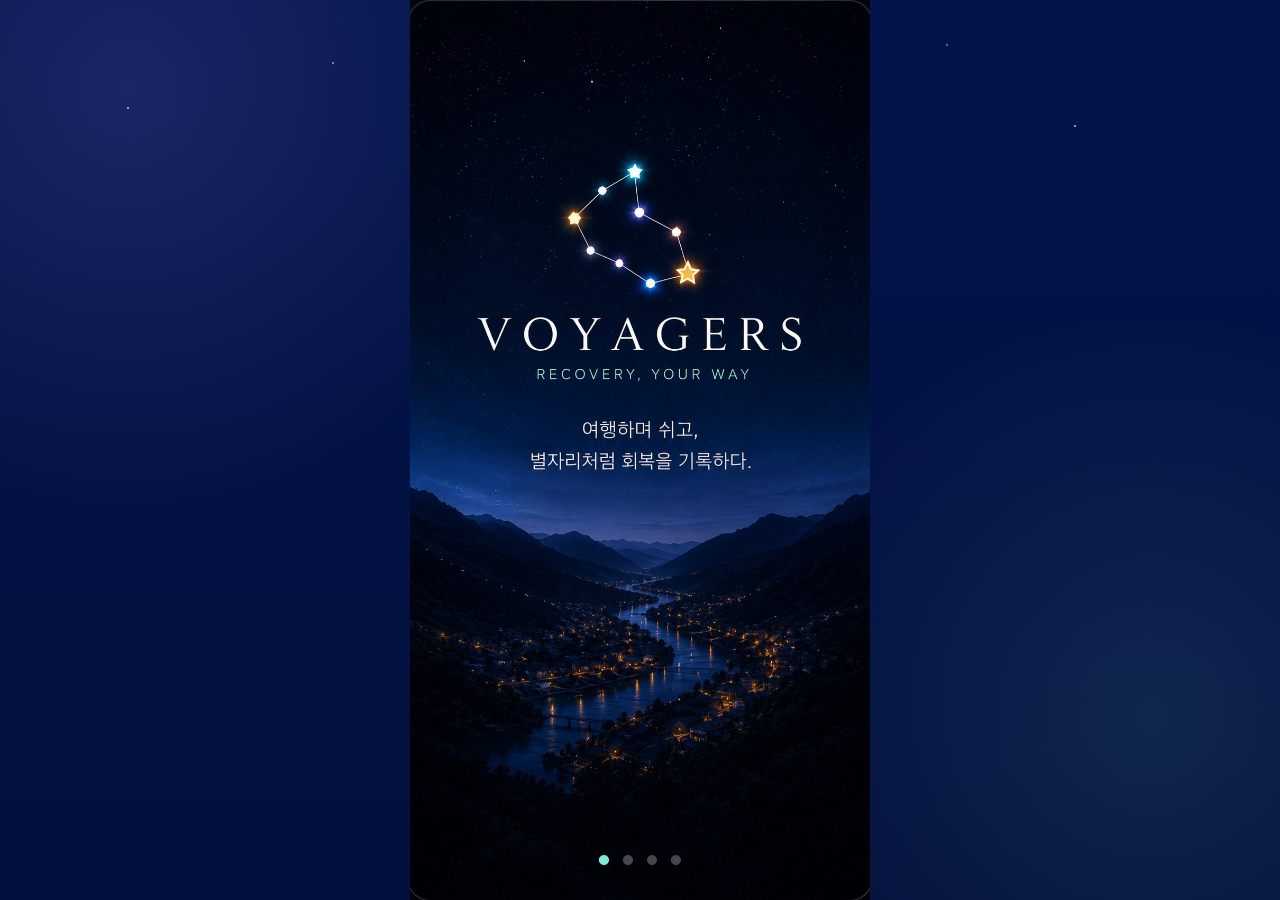
==== commit 3652c558: "Add files via upload" ====
--- a/index.html
+++ b/index.html
@@ -514,12 +514,24 @@
                   </div>
                 </div>
               </div>
-
+                  <div class="record-item" style="margin-top: 12px; background: rgba(255, 201, 107, 0.05); border-color: rgba(255, 201, 107, 0.2); display: block;">
+                  <strong style="color: var(--gold); margin-bottom: 8px;">실제 컨디션은 어떤가요?</strong>
+                  <p style="font-size: 12px; color: var(--text-soft); margin-bottom: 12px;">기계가 측정하지 못한 당신의 주관적인 수면 만족도를 알려주세요.</p>
+                  
+                  <div style="display: flex; gap: 8px; justify-content: space-between;">
+                    <button class="satisfaction-btn" data-value="low" style="flex:1; padding: 10px; border-radius: 12px; border: 1px solid rgba(255,255,255,0.1); background: rgba(0,0,0,0.2); color: #fff; font-size: 12px; cursor: pointer;">찌뿌둥해요 😶‍🌫️</button>
+                    <button class="satisfaction-btn" data-value="mid" style="flex:1; padding: 10px; border-radius: 12px; border: 1px solid rgba(255,255,255,0.1); background: rgba(0,0,0,0.2); color: #fff; font-size: 12px; cursor: pointer;">적당해요 🙂</button>
+                    <button class="satisfaction-btn" data-value="high" style="flex:1; padding: 10px; border-radius: 12px; border: 1px solid rgba(255,255,255,0.1); background: rgba(0,0,0,0.2); color: #fff; font-size: 12px; cursor: pointer;">개운해요! 🤩</button>
+                  </div>
+                  
+                  <div id="satisfaction-result-msg" style="margin-top: 16px; font-size: 13px; line-height: 1.5; color: var(--mint); display: none; padding-top: 12px; border-top: 1px dashed rgba(255,255,255,0.1);">
+                  </div>
+                </div>
               <div style="margin-top: 20px; padding-top: 16px; border-top: 1px dashed rgba(255,255,255,0.1); text-align: center;">
                 <p style="font-size: 12px; color: var(--text-soft); line-height: 1.5; margin-bottom: 12px;">
                   치유는 한 번으로 끝나지 않습니다.<br>다음 방문 시 다른 코스와 환경을 테스트하여<br>나에게 가장 완벽한 수면 프로파일을 완성해 보세요.
                 </p>
-                <button class="ghost-btn" style="width: 100%; font-size: 13px;">다음 회차 치유 코스 예약하기</button>
+                <button class="ghost-btn" id="reserve-next-btn" style="width: 100%; font-size: 13px;">다음 회차 치유 코스 예약하기</button>
               </div>
 
             </section>
@@ -542,6 +554,37 @@
               <div class="profile-avatar" id="mypage-avatar">?</div>
               <h4 id="mypage-profile-title" style="font-size:18px; font-weight:800; color:#fff; margin-bottom:8px;">미진단 관광자</h4>
               <p id="mypage-profile-desc" style="color:var(--text-soft); font-size:13px; margin:0; line-height:1.5;">진단 탭에서 사전 설문을 완료하면 나만의 프로파일 칭호가 부여됩니다.</p>
+            </div>
+          </section>
+          <section class="section" id="mypage-daily-routine" style="display: none;">
+            <div class="section-header">
+              <h3>일상 수면 루틴 가이드</h3>
+              <p>영월에서의 회복 경험을 일상에서도 이어가세요.</p>
+            </div>
+            <div class="card plain-card" style="background: linear-gradient(135deg, rgba(255,255,255,0.06), rgba(255,255,255,0.01));">
+              <div class="trail-list" style="margin-top: 0;">
+                <div class="trail-step">
+                  <div class="step-dot" style="background: var(--primary); box-shadow: 0 0 0 4px rgba(159,141,255,0.15);"></div>
+                  <div class="step-copy">
+                    <strong style="color: #fff;">행동 처방 (낮)</strong>
+                    <span id="routine-action">진단을 완료하면 맞춤 일상 행동 가이드가 제공됩니다.</span>
+                  </div>
+                </div>
+                <div class="trail-step">
+                  <div class="step-dot" style="background: var(--gold); box-shadow: 0 0 0 4px rgba(255,201,107,0.15);"></div>
+                  <div class="step-copy">
+                    <strong style="color: #fff;">환경 세팅 (밤)</strong>
+                    <span id="routine-env">진단을 완료하면 맞춤 침실 환경 가이드가 제공됩니다.</span>
+                  </div>
+                </div>
+                <div class="trail-step">
+                  <div class="step-dot" style="background: var(--mint); box-shadow: 0 0 0 4px rgba(133,228,209,0.15);"></div>
+                  <div class="step-copy">
+                    <strong style="color: #fff;">마인드 케어 (취침 전)</strong>
+                    <span id="routine-mind">진단을 완료하면 수면 전 마인드 컨트롤 팁이 제공됩니다.</span>
+                  </div>
+                </div>
+              </div>
             </div>
           </section>
 
--- a/style.css
+++ b/style.css
@@ -99,7 +99,7 @@
   overflow-y: auto;
   -webkit-overflow-scrolling: touch;
   /* 🌟 하단 여백을 90px에서 120px로 늘려 마지막 콘텐츠까지 잘 보이게 합니다. */
-  padding-bottom: calc(160px + env(safe-area-inset-bottom));
+  padding-bottom: calc(220px + env(safe-area-inset-bottom));
 }
 
 .center-screen {
@@ -1387,7 +1387,7 @@
   
   /* 🌟 하단 여백(Padding-Bottom)을 8px에서 24px로 늘려 탭을 위로 올립니다. */
   /* env(safe-area-inset-bottom)은 아이폰의 홈 바 영역을 자동으로 계산해줍니다. */
-  padding: 12px max(16px, env(safe-area-inset-right)) calc(24px + env(safe-area-inset-bottom)) max(16px, env(safe-area-inset-left));
+  padding: 12px max(16px, env(safe-area-inset-right)) calc(50px + env(safe-area-inset-bottom)) max(16px, env(safe-area-inset-left));
 }
 
 .bottom-nav-inner {
